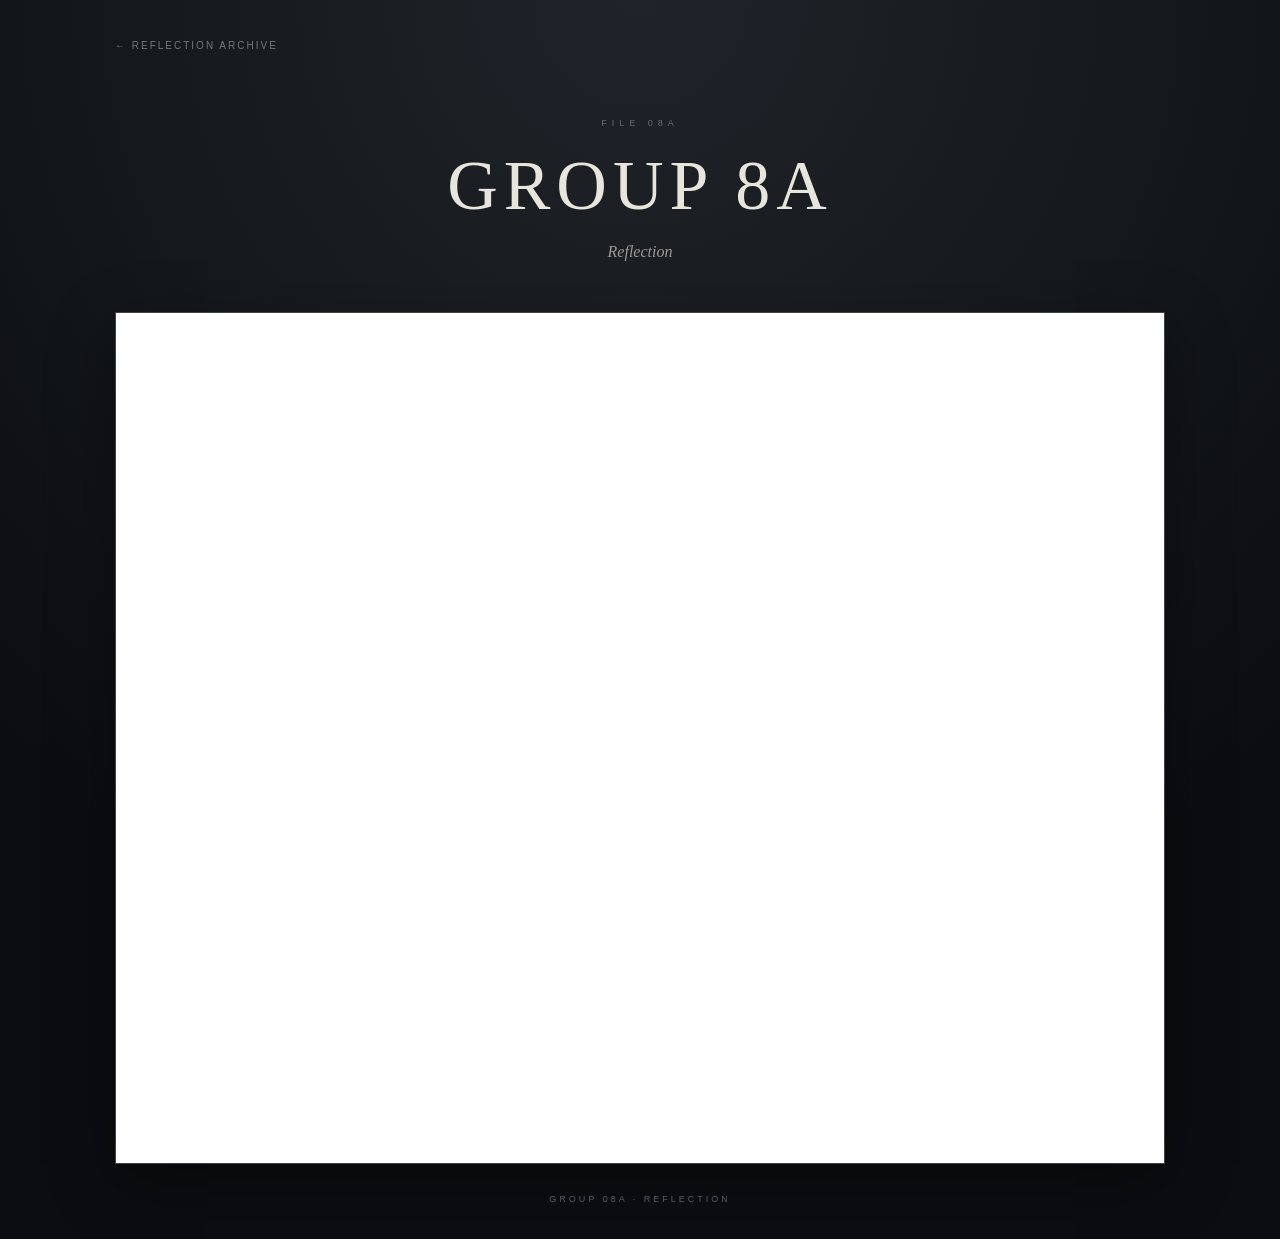
==== 8a.html @ fecc7b0c "Update 8a.html" ====
<!DOCTYPE html>
<html lang="en">
<head>

<meta charset="UTF-8">
<meta name="viewport" content="width=device-width, initial-scale=1.0">

<title>Group 8A · Reflection</title>

<style>

* {
    box-sizing: border-box;
}

body {
    margin: 0;
    min-height: 100vh;

    background:
        radial-gradient(
            circle at top,
            #20242a 0%,
            #0b0d10 70%
        );

    color: #e8e5dc;

    font-family:
        Georgia,
        "Times New Roman",
        serif;

    padding: 35px 18px;
}

.container {
    width: 100%;
    max-width: 1050px;
    margin: auto;
}

.back {
    color: #73777b;
    text-decoration: none;

    font-family: Arial, sans-serif;

    font-size: 10px;

    letter-spacing: 2px;

    transition: .3s;
}

.back:hover {
    color: #d5d2ca;
}

.header {
    text-align: center;

    padding:
        65px
        0
        45px;
}

.label {
    font-family: Arial, sans-serif;

    font-size: 9px;

    letter-spacing: 5px;

    color: #656a70;
}

h1 {
    margin:
        18px
        0
        12px;

    font-size:
        clamp(
            42px,
            8vw,
            70px
        );

    font-weight: normal;

    letter-spacing: 6px;
}

.subtitle {
    color: #9c9b96;

    font-style: italic;

    line-height: 1.8;
}

.document {

    border:
        1px solid
        #3e4348;

    background:
        #111317;

    overflow: hidden;

    box-shadow:
        0 20px 60px
        rgba(0,0,0,.35);
}

iframe {

    display: block;

    width: 100%;

    height: 850px;

    border: none;

    background: white;
}

.footer {

    text-align: center;

    margin-top: 30px;

    color: #555b60;

    font-family: Arial, sans-serif;

    font-size: 9px;

    letter-spacing: 3px;
}

@media(max-width:700px) {

    iframe {
        height: 650px;
    }

}

</style>

</head>

<body>

<div class="container">

<a
    href="index.html"
    class="back">

← REFLECTION ARCHIVE

</a>


<div class="header">

<div class="label">
FILE 08A
</div>

<h1>
GROUP 8A
</h1>

<div class="subtitle">
Reflection
</div>

</div>


<div class="document">

<iframe
    src="Reflection%208a.pdf">
</iframe>

</div>


<div class="footer">

GROUP 08A · REFLECTION

</div>

</div>

</body>
</html>
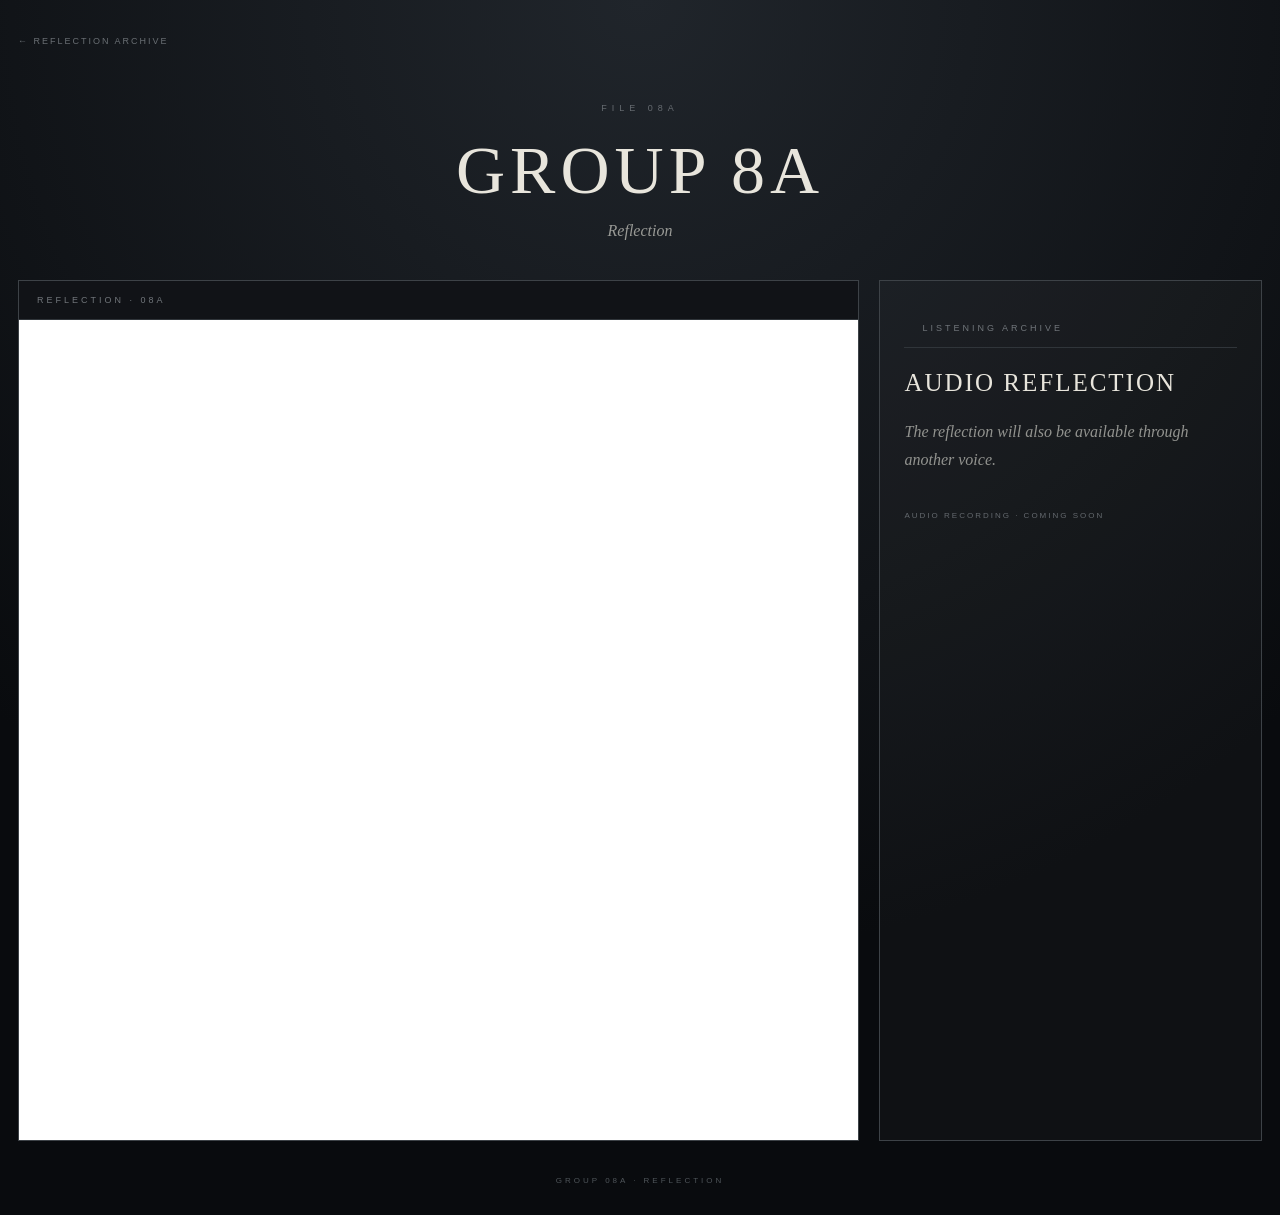
==== commit a0e6fd18: "Update 8a.html" ====
--- a/8a.html
+++ b/8a.html
@@ -1,9 +1,12 @@
 <!DOCTYPE html>
 <html lang="en">
+
 <head>
 
 <meta charset="UTF-8">
-<meta name="viewport" content="width=device-width, initial-scale=1.0">
+
+<meta name="viewport"
+content="width=device-width, initial-scale=1.0">
 
 <title>Group 8A · Reflection</title>
 
@@ -14,69 +17,73 @@
 }
 
 body {
+
     margin: 0;
+
     min-height: 100vh;
 
     background:
         radial-gradient(
             circle at top,
-            #20242a 0%,
-            #0b0d10 70%
+            #20252b,
+            #090b0e 70%
         );
 
     color: #e8e5dc;
 
-    font-family:
-        Georgia,
-        "Times New Roman",
-        serif;
-
-    padding: 35px 18px;
+    font-family: Georgia, serif;
+
+    padding: 30px 18px;
+
 }
 
 .container {
-    width: 100%;
-    max-width: 1050px;
+
+    max-width: 1250px;
+
     margin: auto;
+
 }
 
 .back {
-    color: #73777b;
+
+    color: #696e73;
+
     text-decoration: none;
 
     font-family: Arial, sans-serif;
 
-    font-size: 10px;
+    font-size: 9px;
 
     letter-spacing: 2px;
 
-    transition: .3s;
-}
-
-.back:hover {
-    color: #d5d2ca;
 }
 
 .header {
+
     text-align: center;
 
     padding:
-        65px
+        55px
         0
-        45px;
+        40px;
+
 }
 
 .label {
+
     font-family: Arial, sans-serif;
 
     font-size: 9px;
 
     letter-spacing: 5px;
 
-    color: #656a70;
+    color: #666b70;
+
 }
 
 h1 {
+
     margin:
         18px
         0
@@ -84,38 +91,68 @@
 
     font-size:
         clamp(
-            42px,
-            8vw,
-            70px
+            40px,
+            7vw,
+            68px
         );
 
     font-weight: normal;
 
-    letter-spacing: 6px;
+    letter-spacing: 5px;
+
 }
 
 .subtitle {
-    color: #9c9b96;
+
+    color: #999a96;
 
     font-style: italic;
 
-    line-height: 1.8;
-}
-
-.document {
+}
+
+.content {
+
+    display: grid;
+
+    grid-template-columns:
+        minmax(0, 1.65fr)
+        minmax(280px, .75fr);
+
+    gap: 20px;
+
+}
+
+.panel {
 
     border:
         1px solid
-        #3e4348;
+        #3d4247;
 
     background:
         #111317;
 
     overflow: hidden;
 
-    box-shadow:
-        0 20px 60px
-        rgba(0,0,0,.35);
+}
+
+.panel-label {
+
+    padding:
+        14px
+        18px;
+
+    border-bottom:
+        1px solid
+        #30353a;
+
+    font-family: Arial, sans-serif;
+
+    font-size: 9px;
+
+    letter-spacing: 3px;
+
+    color: #70757a;
+
 }
 
 iframe {
@@ -124,32 +161,102 @@
 
     width: 100%;
 
-    height: 850px;
+    height: 820px;
 
     border: none;
 
     background: white;
+
+}
+
+.audio {
+
+    padding:
+        28px
+        24px;
+
+    background:
+        rgba(
+            255,
+            255,
+            255,
+            .025
+        );
+
+}
+
+.audio h2 {
+
+    font-size: 25px;
+
+    font-weight: normal;
+
+    letter-spacing: 2px;
+
+}
+
+.audio p {
+
+    color: #92938f;
+
+    font-style: italic;
+
+    line-height: 1.8;
+
+}
+
+audio {
+
+    width: 100%;
+
+    margin-top: 20px;
+
+}
+
+.coming {
+
+    padding-top: 18px;
+
+    color: #64696e;
+
+    font-family: Arial, sans-serif;
+
+    font-size: 8px;
+
+    letter-spacing: 2px;
+
+    line-height: 1.7;
+
 }
 
 .footer {
 
     text-align: center;
 
-    margin-top: 30px;
-
-    color: #555b60;
-
-    font-family: Arial, sans-serif;
-
-    font-size: 9px;
+    margin-top: 35px;
+
+    color: #4f555a;
+
+    font-family: Arial, sans-serif;
+
+    font-size: 8px;
 
     letter-spacing: 3px;
-}
-
-@media(max-width:700px) {
+
+}
+
+@media(max-width:850px) {
+
+    .content {
+
+        grid-template-columns: 1fr;
+
+    }
 
     iframe {
+
         height: 650px;
+
     }
 
 }
@@ -158,13 +265,16 @@
 
 </head>
 
+
 <body>
 
+
 <div class="container">
 
+
 <a
-    href="index.html"
-    class="back">
+href="index.html"
+class="back">
 
 ← REFLECTION ARCHIVE
 
@@ -174,36 +284,87 @@
 <div class="header">
 
 <div class="label">
+
 FILE 08A
+
 </div>
 
 <h1>
+
 GROUP 8A
+
 </h1>
 
 <div class="subtitle">
+
 Reflection
-</div>
-
-</div>
-
-
-<div class="document">
+
+</div>
+
+</div>
+
+
+<div class="content">
+
+
+<div class="panel">
+
+<div class="panel-label">
+
+REFLECTION · 08A
+
+</div>
 
 <iframe
-    src="Reflection%208a.pdf">
+src="Reflection%208a.pdf">
 </iframe>
 
 </div>
 
 
+<div class="panel audio">
+
+<div class="panel-label">
+
+LISTENING ARCHIVE
+
+</div>
+
+<h2>
+
+AUDIO REFLECTION
+
+</h2>
+
+<p>
+
+The reflection will also be available
+through another voice.
+
+</p>
+
+<div class="coming">
+
+AUDIO RECORDING · COMING SOON
+
+</div>
+
+</div>
+
+
+</div>
+
+
 <div class="footer">
 
 GROUP 08A · REFLECTION
 
 </div>
 
-</div>
+
+</div>
+
 
 </body>
+
 </html>
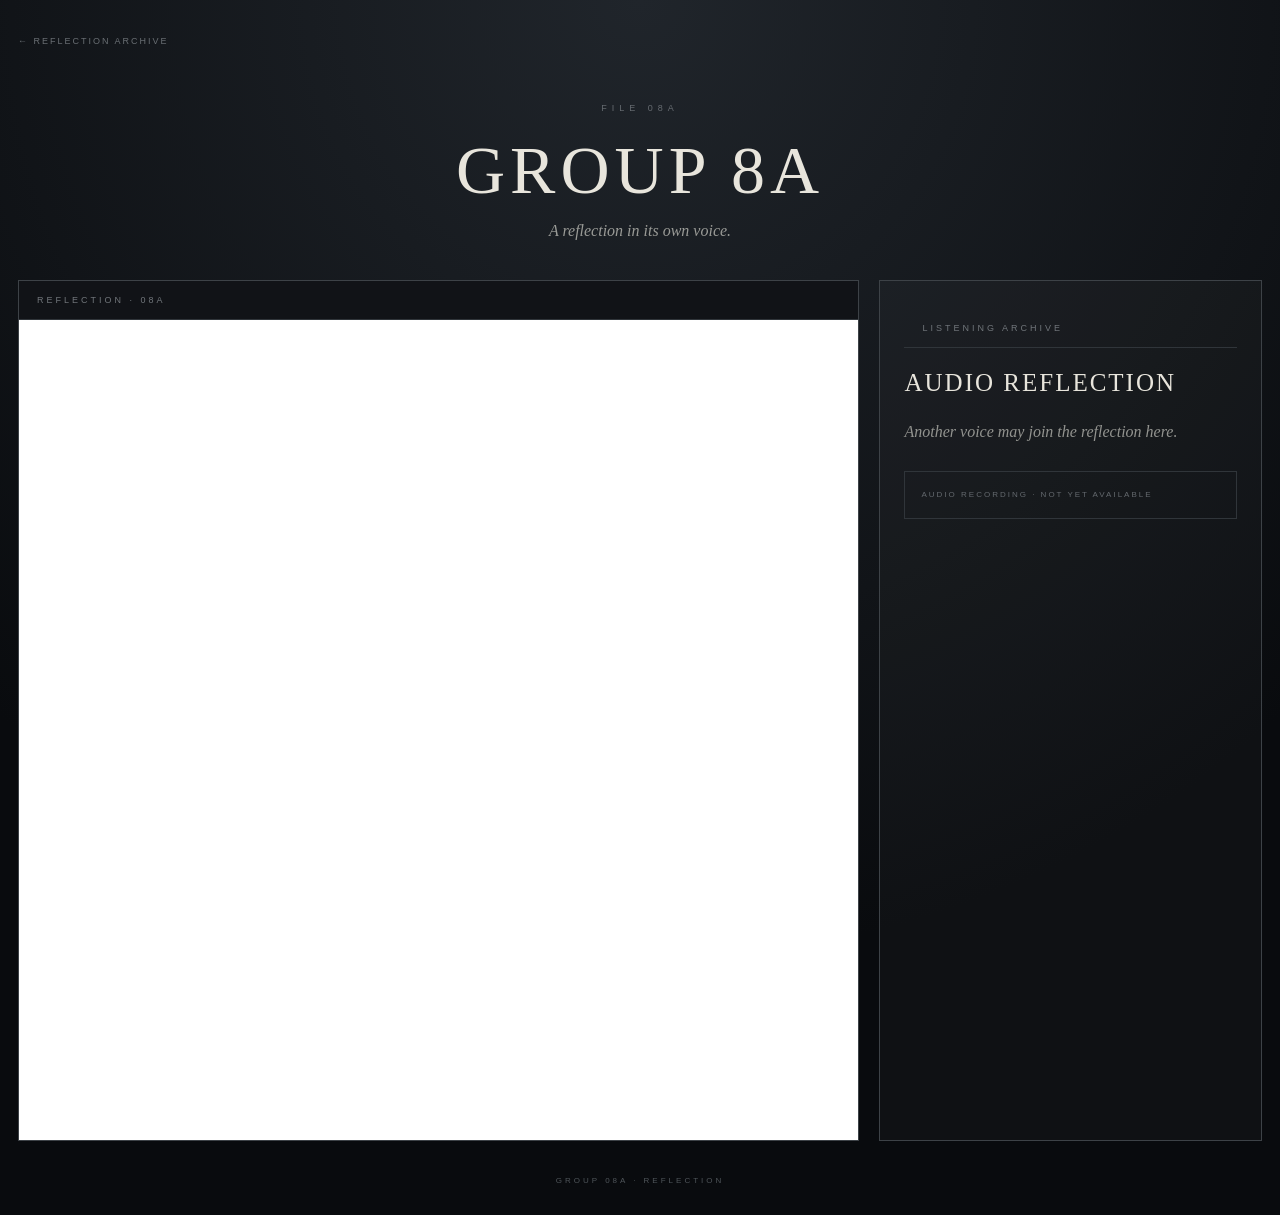
==== commit f7457053: "Update 8a.html" ====
--- a/8a.html
+++ b/8a.html
@@ -1,370 +1,202 @@
 <!DOCTYPE html>
 <html lang="en">
-
 <head>
 
 <meta charset="UTF-8">
-
-<meta name="viewport"
-content="width=device-width, initial-scale=1.0">
+<meta name="viewport" content="width=device-width, initial-scale=1.0">
 
 <title>Group 8A · Reflection</title>
 
 <style>
-
-* {
-    box-sizing: border-box;
-}
-
-body {
-
-    margin: 0;
-
-    min-height: 100vh;
-
+*{
+    box-sizing:border-box;
+}
+
+body{
+    margin:0;
+    min-height:100vh;
     background:
-        radial-gradient(
-            circle at top,
-            #20252b,
-            #090b0e 70%
-        );
-
-    color: #e8e5dc;
-
-    font-family: Georgia, serif;
-
-    padding: 30px 18px;
-
-}
-
-.container {
-
-    max-width: 1250px;
-
-    margin: auto;
-
-}
-
-.back {
-
-    color: #696e73;
-
-    text-decoration: none;
-
-    font-family: Arial, sans-serif;
-
-    font-size: 9px;
-
-    letter-spacing: 2px;
-
-}
-
-.header {
-
-    text-align: center;
-
-    padding:
-        55px
-        0
-        40px;
-
-}
-
-.label {
-
-    font-family: Arial, sans-serif;
-
-    font-size: 9px;
-
-    letter-spacing: 5px;
-
-    color: #666b70;
-
-}
-
-h1 {
-
-    margin:
-        18px
-        0
-        12px;
-
-    font-size:
-        clamp(
-            40px,
-            7vw,
-            68px
-        );
-
-    font-weight: normal;
-
-    letter-spacing: 5px;
-
-}
-
-.subtitle {
-
-    color: #999a96;
-
-    font-style: italic;
-
-}
-
-.content {
-
-    display: grid;
-
-    grid-template-columns:
-        minmax(0, 1.65fr)
-        minmax(280px, .75fr);
-
-    gap: 20px;
-
-}
-
-.panel {
-
-    border:
-        1px solid
-        #3d4247;
-
-    background:
-        #111317;
-
-    overflow: hidden;
-
-}
-
-.panel-label {
-
-    padding:
-        14px
-        18px;
-
-    border-bottom:
-        1px solid
-        #30353a;
-
-    font-family: Arial, sans-serif;
-
-    font-size: 9px;
-
-    letter-spacing: 3px;
-
-    color: #70757a;
-
-}
-
-iframe {
-
-    display: block;
-
-    width: 100%;
-
-    height: 820px;
-
-    border: none;
-
-    background: white;
-
-}
-
-.audio {
-
-    padding:
-        28px
-        24px;
-
-    background:
-        rgba(
-            255,
-            255,
-            255,
-            .025
-        );
-
-}
-
-.audio h2 {
-
-    font-size: 25px;
-
-    font-weight: normal;
-
-    letter-spacing: 2px;
-
-}
-
-.audio p {
-
-    color: #92938f;
-
-    font-style: italic;
-
-    line-height: 1.8;
-
-}
-
-audio {
-
-    width: 100%;
-
-    margin-top: 20px;
-
-}
-
-.coming {
-
-    padding-top: 18px;
-
-    color: #64696e;
-
-    font-family: Arial, sans-serif;
-
-    font-size: 8px;
-
-    letter-spacing: 2px;
-
-    line-height: 1.7;
-
-}
-
-.footer {
-
-    text-align: center;
-
-    margin-top: 35px;
-
-    color: #4f555a;
-
-    font-family: Arial, sans-serif;
-
-    font-size: 8px;
-
-    letter-spacing: 3px;
-
-}
-
-@media(max-width:850px) {
-
-    .content {
-
-        grid-template-columns: 1fr;
-
+        radial-gradient(circle at top,#20252b,#090b0e 70%);
+    color:#e8e5dc;
+    font-family:Georgia,serif;
+    padding:30px 18px;
+}
+
+.container{
+    max-width:1250px;
+    margin:auto;
+}
+
+.back{
+    color:#696e73;
+    text-decoration:none;
+    font-family:Arial,sans-serif;
+    font-size:9px;
+    letter-spacing:2px;
+}
+
+.header{
+    text-align:center;
+    padding:55px 0 40px;
+}
+
+.label{
+    font-family:Arial,sans-serif;
+    font-size:9px;
+    letter-spacing:5px;
+    color:#666b70;
+}
+
+h1{
+    margin:18px 0 12px;
+    font-size:clamp(40px,7vw,68px);
+    font-weight:normal;
+    letter-spacing:5px;
+}
+
+.subtitle{
+    color:#999a96;
+    font-style:italic;
+}
+
+.content{
+    display:grid;
+    grid-template-columns:minmax(0,1.65fr) minmax(280px,.75fr);
+    gap:20px;
+}
+
+.panel{
+    border:1px solid #3d4247;
+    background:#111317;
+    overflow:hidden;
+}
+
+.panel-label{
+    padding:14px 18px;
+    border-bottom:1px solid #30353a;
+    font-family:Arial,sans-serif;
+    font-size:9px;
+    letter-spacing:3px;
+    color:#70757a;
+}
+
+iframe{
+    display:block;
+    width:100%;
+    height:820px;
+    border:none;
+    background:white;
+}
+
+.audio{
+    padding:28px 24px;
+    background:rgba(255,255,255,.025);
+}
+
+.audio h2{
+    font-size:25px;
+    font-weight:normal;
+    letter-spacing:2px;
+}
+
+.audio p{
+    color:#92938f;
+    font-style:italic;
+    line-height:1.8;
+}
+
+.coming{
+    margin-top:25px;
+    padding:16px;
+    border:1px solid #30353a;
+    color:#64696e;
+    font-family:Arial,sans-serif;
+    font-size:8px;
+    letter-spacing:2px;
+    line-height:1.7;
+}
+
+.footer{
+    text-align:center;
+    margin-top:35px;
+    color:#4f555a;
+    font-family:Arial,sans-serif;
+    font-size:8px;
+    letter-spacing:3px;
+}
+
+@media(max-width:850px){
+
+    .content{
+        grid-template-columns:1fr;
     }
 
-    iframe {
-
-        height: 650px;
-
+    iframe{
+        height:650px;
     }
-
-}
-
+}
 </style>
-
 </head>
 
-
 <body>
 
-
 <div class="container">
 
-
-<a
-href="index.html"
-class="back">
-
+<a href="index.html" class="back">
 ← REFLECTION ARCHIVE
-
 </a>
 
-
 <div class="header">
 
 <div class="label">
-
 FILE 08A
-
-</div>
-
-<h1>
-
-GROUP 8A
-
-</h1>
+</div>
+
+<h1>GROUP 8A</h1>
 
 <div class="subtitle">
-
-Reflection
-
-</div>
-
-</div>
-
+A reflection in its own voice.
+</div>
+
+</div>
 
 <div class="content">
 
-
 <div class="panel">
 
 <div class="panel-label">
-
 REFLECTION · 08A
-
-</div>
-
-<iframe
-src="Reflection%208a.pdf">
-</iframe>
-
-</div>
-
+</div>
+
+<iframe src="Reflection%208a.pdf"></iframe>
+
+</div>
 
 <div class="panel audio">
 
 <div class="panel-label">
-
 LISTENING ARCHIVE
-
-</div>
-
-<h2>
-
-AUDIO REFLECTION
-
-</h2>
+</div>
+
+<h2>AUDIO REFLECTION</h2>
 
 <p>
-
-The reflection will also be available
-through another voice.
-
+Another voice may join the reflection here.
 </p>
 
 <div class="coming">
-
-AUDIO RECORDING · COMING SOON
-
-</div>
-
-</div>
-
-
-</div>
-
+AUDIO RECORDING · NOT YET AVAILABLE
+</div>
+
+</div>
+
+</div>
 
 <div class="footer">
-
 GROUP 08A · REFLECTION
-
-</div>
-
-
-</div>
-
+</div>
+
+</div>
 
 </body>
-
 </html>
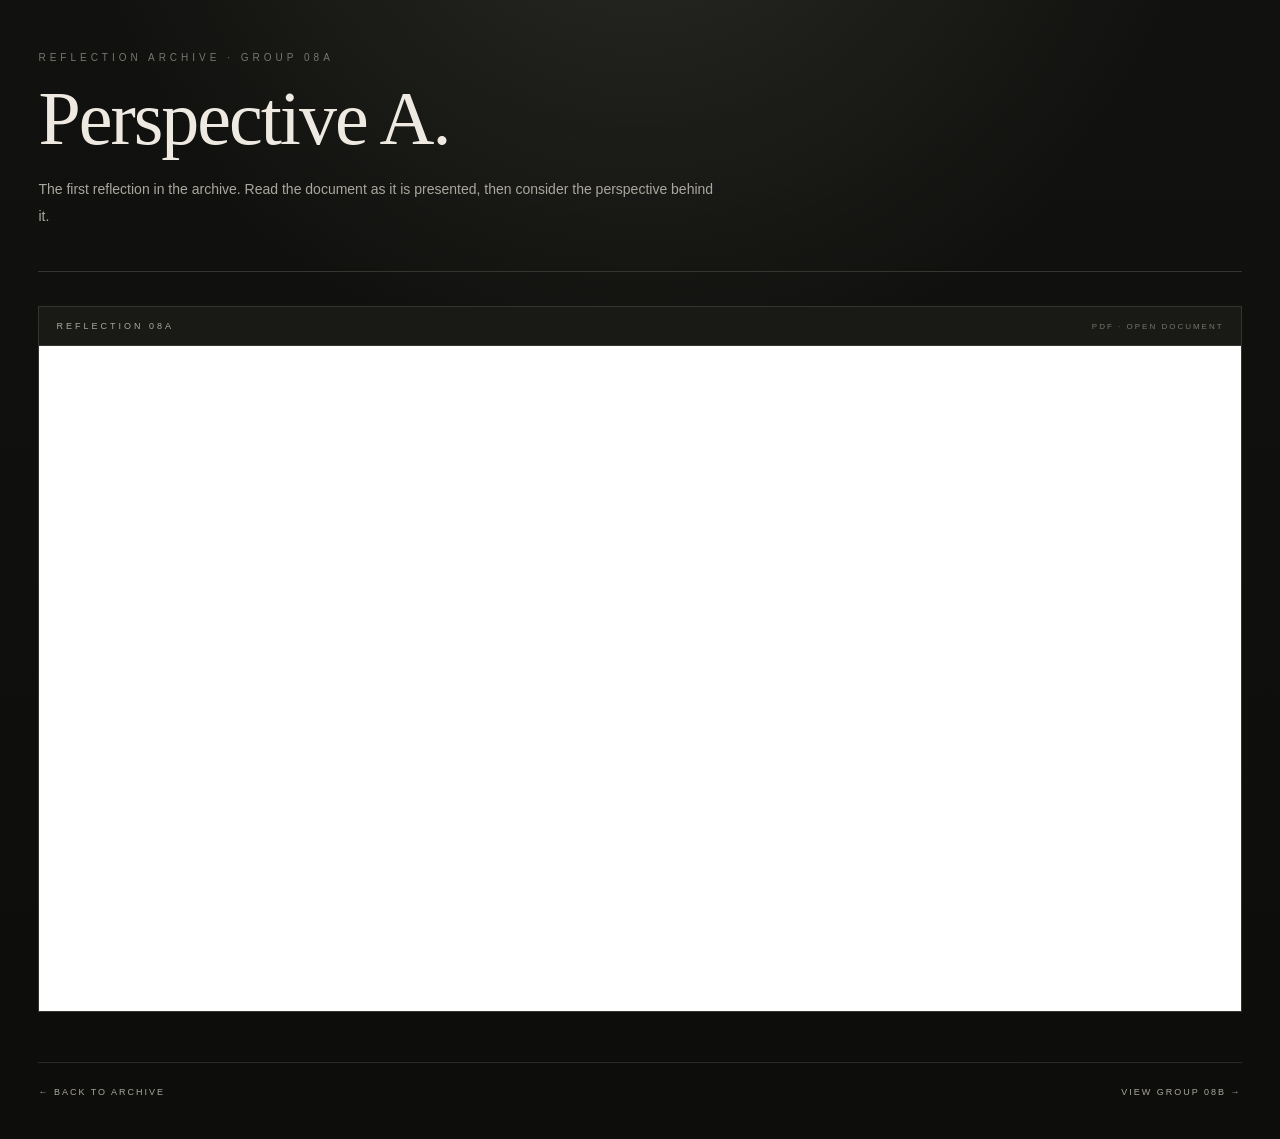
==== commit 17de8ea5: "Update 8a.html" ====
--- a/8a.html
+++ b/8a.html
@@ -5,198 +5,69 @@
 <meta charset="UTF-8">
 <meta name="viewport" content="width=device-width, initial-scale=1.0">
 
-<title>Group 8A · Reflection</title>
+<title>Group 08A · Reflection</title>
 
-<style>
-*{
-    box-sizing:border-box;
-}
+<link rel="stylesheet" href="site.css">
 
-body{
-    margin:0;
-    min-height:100vh;
-    background:
-        radial-gradient(circle at top,#20252b,#090b0e 70%);
-    color:#e8e5dc;
-    font-family:Georgia,serif;
-    padding:30px 18px;
-}
-
-.container{
-    max-width:1250px;
-    margin:auto;
-}
-
-.back{
-    color:#696e73;
-    text-decoration:none;
-    font-family:Arial,sans-serif;
-    font-size:9px;
-    letter-spacing:2px;
-}
-
-.header{
-    text-align:center;
-    padding:55px 0 40px;
-}
-
-.label{
-    font-family:Arial,sans-serif;
-    font-size:9px;
-    letter-spacing:5px;
-    color:#666b70;
-}
-
-h1{
-    margin:18px 0 12px;
-    font-size:clamp(40px,7vw,68px);
-    font-weight:normal;
-    letter-spacing:5px;
-}
-
-.subtitle{
-    color:#999a96;
-    font-style:italic;
-}
-
-.content{
-    display:grid;
-    grid-template-columns:minmax(0,1.65fr) minmax(280px,.75fr);
-    gap:20px;
-}
-
-.panel{
-    border:1px solid #3d4247;
-    background:#111317;
-    overflow:hidden;
-}
-
-.panel-label{
-    padding:14px 18px;
-    border-bottom:1px solid #30353a;
-    font-family:Arial,sans-serif;
-    font-size:9px;
-    letter-spacing:3px;
-    color:#70757a;
-}
-
-iframe{
-    display:block;
-    width:100%;
-    height:820px;
-    border:none;
-    background:white;
-}
-
-.audio{
-    padding:28px 24px;
-    background:rgba(255,255,255,.025);
-}
-
-.audio h2{
-    font-size:25px;
-    font-weight:normal;
-    letter-spacing:2px;
-}
-
-.audio p{
-    color:#92938f;
-    font-style:italic;
-    line-height:1.8;
-}
-
-.coming{
-    margin-top:25px;
-    padding:16px;
-    border:1px solid #30353a;
-    color:#64696e;
-    font-family:Arial,sans-serif;
-    font-size:8px;
-    letter-spacing:2px;
-    line-height:1.7;
-}
-
-.footer{
-    text-align:center;
-    margin-top:35px;
-    color:#4f555a;
-    font-family:Arial,sans-serif;
-    font-size:8px;
-    letter-spacing:3px;
-}
-
-@media(max-width:850px){
-
-    .content{
-        grid-template-columns:1fr;
-    }
-
-    iframe{
-        height:650px;
-    }
-}
-</style>
 </head>
 
 <body>
 
-<div class="container">
+<main class="wide-page">
 
-<a href="index.html" class="back">
-← REFLECTION ARCHIVE
-</a>
+    <div class="archive-kicker">
+        REFLECTION ARCHIVE · GROUP 08A
+    </div>
 
-<div class="header">
+    <h1 class="archive-title">
+        Perspective A.
+    </h1>
 
-<div class="label">
-FILE 08A
-</div>
+    <p class="archive-subtitle">
+        The first reflection in the archive.
+        Read the document as it is presented,
+        then consider the perspective behind it.
+    </p>
 
-<h1>GROUP 8A</h1>
+    <div class="archive-line"></div>
 
-<div class="subtitle">
-A reflection in its own voice.
-</div>
 
-</div>
+    <section class="document-panel">
 
-<div class="content">
+        <div class="document-header">
 
-<div class="panel">
+            <div class="document-header-title">
+                REFLECTION 08A
+            </div>
 
-<div class="panel-label">
-REFLECTION · 08A
-</div>
+            <div class="document-header-meta">
+                PDF · OPEN DOCUMENT
+            </div>
 
-<iframe src="Reflection%208a.pdf"></iframe>
+        </div>
 
-</div>
+        <iframe
+            class="document-frame"
+            src="Reflection%208a.pdf"
+            title="Group 08A Reflection"
+        ></iframe>
 
-<div class="panel audio">
+    </section>
 
-<div class="panel-label">
-LISTENING ARCHIVE
-</div>
 
-<h2>AUDIO REFLECTION</h2>
+    <nav class="bottom-nav">
 
-<p>
-Another voice may join the reflection here.
-</p>
+        <a href="index.html">
+            ← BACK TO ARCHIVE
+        </a>
 
-<div class="coming">
-AUDIO RECORDING · NOT YET AVAILABLE
-</div>
+        <a href="8b.html">
+            VIEW GROUP 08B →
+        </a>
 
-</div>
+    </nav>
 
-</div>
-
-<div class="footer">
-GROUP 08A · REFLECTION
-</div>
-
-</div>
+</main>
 
 </body>
 </html>
--- a/site.css
+++ b/site.css
@@ -0,0 +1,1031 @@
+:root{
+    --bg:#11110f;
+    --bg-deep:#0d0d0b;
+
+    --panel:#191916;
+    --panel-soft:#1d1d19;
+    --panel-hover:#22221e;
+
+    --line:#353530;
+    --line-soft:#292925;
+    --line-bright:#4b4a44;
+
+    --text:#eeeae1;
+    --text-soft:#d2cec4;
+    --muted:#aaa79e;
+    --dim:#77756d;
+
+    --accent:#d6d0c2;
+    --accent-bright:#eeeae1;
+
+    --max-width:1160px;
+}
+
+*{
+    box-sizing:border-box;
+}
+
+html{
+    scroll-behavior:smooth;
+}
+
+body{
+    margin:0;
+    min-height:100vh;
+
+    background:
+        radial-gradient(
+            circle at 50% -15%,
+            #292925 0%,
+            transparent 38%
+        ),
+        linear-gradient(
+            180deg,
+            var(--bg) 0%,
+            var(--bg-deep) 100%
+        );
+
+    color:var(--text);
+
+    font-family:
+        Arial,
+        Helvetica,
+        sans-serif;
+}
+
+body::before{
+    content:"";
+    position:fixed;
+    inset:0;
+
+    pointer-events:none;
+
+    opacity:.025;
+
+    background-image:
+        repeating-linear-gradient(
+            0deg,
+            transparent 0px,
+            transparent 3px,
+            rgba(255,255,255,.5) 4px
+        );
+}
+
+a{
+    color:inherit;
+}
+
+.archive-page{
+    width:min(var(--max-width),92%);
+    margin:auto;
+    padding:58px 0 45px;
+}
+
+.narrow-page{
+    width:min(780px,92%);
+    margin:auto;
+    padding:60px 0 45px;
+}
+
+.wide-page{
+    width:min(1380px,94%);
+    margin:auto;
+    padding:52px 0 42px;
+}
+
+
+/* =========================
+   ARCHIVE HEADER
+========================= */
+
+.archive-kicker{
+    font-size:10px;
+    letter-spacing:4px;
+    color:var(--dim);
+    text-transform:uppercase;
+}
+
+.archive-title{
+    margin:17px 0 0;
+
+    font-family:
+        Georgia,
+        "Times New Roman",
+        serif;
+
+    font-weight:normal;
+
+    font-size:
+        clamp(42px,7vw,76px);
+
+    line-height:1;
+
+    letter-spacing:-2px;
+}
+
+.archive-subtitle{
+    max-width:680px;
+
+    margin-top:20px;
+
+    color:var(--muted);
+
+    font-size:14px;
+    line-height:1.9;
+}
+
+.archive-line{
+    height:1px;
+
+    margin:42px 0 34px;
+
+    background:var(--line);
+}
+
+
+/* =========================
+   SECTION LABEL
+========================= */
+
+.section-label{
+    margin-bottom:17px;
+
+    font-size:10px;
+    letter-spacing:3px;
+
+    color:var(--dim);
+
+    text-transform:uppercase;
+}
+
+
+/* =========================
+   ARCHIVE CARDS
+========================= */
+
+.archive-grid{
+    display:grid;
+
+    grid-template-columns:
+        repeat(2,minmax(0,1fr));
+
+    gap:18px;
+}
+
+.archive-card{
+    position:relative;
+
+    min-height:270px;
+
+    display:block;
+
+    padding:31px;
+
+    border:1px solid var(--line);
+
+    background:
+        linear-gradient(
+            145deg,
+            rgba(255,255,255,.035),
+            rgba(255,255,255,.012)
+        );
+
+    text-decoration:none;
+
+    overflow:hidden;
+
+    transition:
+        transform .28s ease,
+        border-color .28s ease,
+        background .28s ease;
+}
+
+.archive-card::after{
+    content:"";
+
+    position:absolute;
+
+    width:240px;
+    height:240px;
+
+    right:-145px;
+    bottom:-145px;
+
+    border:1px solid rgba(255,255,255,.045);
+
+    border-radius:50%;
+}
+
+.archive-card:hover{
+    transform:translateY(-4px);
+
+    border-color:var(--line-bright);
+
+    background:var(--panel-hover);
+}
+
+.archive-number{
+    font-size:10px;
+    letter-spacing:3px;
+
+    color:var(--dim);
+}
+
+.archive-card-title{
+    margin-top:56px;
+
+    font-family:
+        Georgia,
+        "Times New Roman",
+        serif;
+
+    font-size:32px;
+    font-weight:normal;
+}
+
+.archive-card-description{
+    max-width:470px;
+
+    margin-top:13px;
+
+    color:var(--muted);
+
+    font-size:13px;
+    line-height:1.75;
+}
+
+.archive-arrow{
+    position:absolute;
+
+    right:29px;
+    bottom:25px;
+
+    font-size:18px;
+
+    color:var(--accent);
+}
+
+
+/* =========================
+   SMALL META
+========================= */
+
+.meta-row{
+    display:flex;
+    gap:12px;
+    flex-wrap:wrap;
+
+    margin-top:25px;
+}
+
+.meta{
+    padding:7px 10px;
+
+    border:1px solid var(--line-soft);
+
+    color:var(--dim);
+
+    font-size:9px;
+    letter-spacing:2px;
+}
+
+
+/* =========================
+   LISTENING CARD
+========================= */
+
+.listening-card{
+    position:relative;
+
+    margin-top:18px;
+
+    min-height:165px;
+
+    border:1px solid var(--line);
+
+    background:
+        linear-gradient(
+            145deg,
+            rgba(255,255,255,.025),
+            rgba(255,255,255,.008)
+        );
+
+    overflow:hidden;
+
+    transition:
+        border-color .25s ease,
+        background .25s ease;
+}
+
+.listening-card:hover{
+    border-color:var(--line-bright);
+}
+
+.listening-card-link{
+    position:absolute;
+    inset:0;
+
+    z-index:4;
+}
+
+.listening-content{
+    display:flex;
+    align-items:center;
+
+    gap:23px;
+
+    padding:30px;
+}
+
+.listening-icon{
+    width:58px;
+    height:58px;
+
+    flex:none;
+
+    display:flex;
+    align-items:center;
+    justify-content:center;
+
+    border:1px solid var(--line);
+
+    font-size:22px;
+}
+
+.listening-title{
+    font-family:
+        Georgia,
+        "Times New Roman",
+        serif;
+
+    font-size:27px;
+}
+
+.listening-status{
+    margin-top:7px;
+
+    color:var(--dim);
+
+    font-size:9px;
+    letter-spacing:2px;
+}
+
+.listening-description{
+    margin-top:10px;
+
+    color:var(--muted);
+
+    font-size:12px;
+    line-height:1.7;
+}
+
+
+/* =========================
+   DIRECT ACCESS
+========================= */
+
+.alternative-route{
+    margin-top:34px;
+
+    text-align:center;
+}
+
+.alternative-label{
+    margin-bottom:12px;
+
+    color:var(--dim);
+
+    font-size:9px;
+    letter-spacing:2px;
+}
+
+.secondary-button{
+    display:inline-flex;
+
+    padding:12px 18px;
+
+    border:1px solid var(--line);
+
+    color:var(--muted);
+
+    text-decoration:none;
+
+    font-size:9px;
+    letter-spacing:2px;
+
+    transition:.25s;
+}
+
+.secondary-button:hover{
+    color:var(--text);
+    border-color:var(--line-bright);
+}
+
+
+/* =========================
+   PRIMARY BUTTON
+========================= */
+
+.primary-button{
+    display:flex;
+    align-items:center;
+    justify-content:center;
+
+    width:100%;
+
+    padding:17px;
+
+    border:1px solid var(--accent);
+
+    background:var(--accent);
+
+    color:#171714;
+
+    text-decoration:none;
+
+    font-size:10px;
+    letter-spacing:3px;
+
+    transition:.25s;
+}
+
+.primary-button:hover{
+    background:var(--accent-bright);
+}
+
+
+/* =========================
+   BOTTOM NAV
+========================= */
+
+.bottom-nav{
+    display:flex;
+
+    justify-content:space-between;
+
+    gap:20px;
+
+    margin-top:50px;
+
+    padding-top:24px;
+
+    border-top:1px solid var(--line-soft);
+}
+
+.bottom-nav a{
+    color:var(--muted);
+
+    text-decoration:none;
+
+    font-size:9px;
+    letter-spacing:2px;
+
+    transition:.2s;
+}
+
+.bottom-nav a:hover{
+    color:var(--text);
+}
+
+
+/* =========================
+   DOCUMENT PANEL
+========================= */
+
+.document-panel{
+    border:1px solid var(--line);
+
+    background:#0b0b0a;
+
+    overflow:hidden;
+}
+
+.document-header{
+    display:flex;
+    justify-content:space-between;
+    align-items:center;
+
+    padding:14px 17px;
+
+    border-bottom:1px solid var(--line);
+
+    background:var(--panel);
+}
+
+.document-header-title{
+    font-size:9px;
+    letter-spacing:3px;
+
+    color:var(--muted);
+}
+
+.document-header-meta{
+    font-size:8px;
+    letter-spacing:2px;
+
+    color:var(--dim);
+}
+
+.document-frame{
+    display:block;
+
+    width:100%;
+
+    height:
+        calc(100vh - 235px);
+
+    min-height:650px;
+
+    border:0;
+
+    background:#fff;
+}
+
+
+/* =========================
+   CHALLENGE
+========================= */
+
+.challenge-box{
+    padding:34px;
+
+    border:1px solid var(--line);
+
+    background:
+        linear-gradient(
+            145deg,
+            rgba(255,255,255,.025),
+            rgba(255,255,255,.008)
+        );
+}
+
+.challenge-label{
+    font-size:9px;
+    letter-spacing:3px;
+
+    color:var(--dim);
+}
+
+.challenge-question{
+    margin:20px 0 25px;
+
+    font-family:
+        Georgia,
+        "Times New Roman",
+        serif;
+
+    font-size:25px;
+    line-height:1.5;
+}
+
+.challenge-input{
+    width:100%;
+
+    padding:17px;
+
+    border:1px solid var(--line-bright);
+
+    outline:none;
+
+    background:#11110f;
+
+    color:var(--text);
+
+    font-size:14px;
+
+    transition:.2s;
+}
+
+.challenge-input:focus{
+    border-color:#77736a;
+}
+
+.challenge-submit{
+    width:100%;
+
+    margin-top:12px;
+
+    padding:16px;
+
+    border:1px solid var(--accent);
+
+    background:var(--accent);
+
+    color:#171714;
+
+    cursor:pointer;
+
+    font-size:9px;
+    letter-spacing:3px;
+
+    transition:.25s;
+}
+
+.challenge-submit:hover{
+    background:var(--accent-bright);
+}
+
+.challenge-message{
+    min-height:20px;
+
+    margin-top:15px;
+
+    color:var(--muted);
+
+    font-size:11px;
+    line-height:1.7;
+}
+
+.hint-box{
+    display:none;
+
+    margin-top:18px;
+
+    padding:17px 18px;
+
+    border-left:2px solid #77736a;
+
+    background:rgba(255,255,255,.025);
+
+    color:var(--muted);
+
+    font-size:11px;
+    line-height:1.8;
+}
+
+.help-area{
+    margin-top:17px;
+
+    text-align:center;
+}
+
+.help-button{
+    width:100%;
+
+    padding:15px;
+
+    border:1px solid var(--line);
+
+    background:transparent;
+
+    color:var(--muted);
+
+    cursor:pointer;
+
+    font-size:9px;
+    letter-spacing:2px;
+
+    transition:.2s;
+}
+
+.help-button:hover{
+    color:var(--text);
+
+    border-color:var(--line-bright);
+}
+
+.help-text{
+    display:none;
+
+    margin-top:12px;
+
+    padding:16px;
+
+    border:1px solid var(--line-soft);
+
+    color:var(--muted);
+
+    font-size:11px;
+    line-height:1.8;
+
+    text-align:left;
+}
+
+
+/* =========================
+   SUCCESS
+========================= */
+
+.success-screen{
+    min-height:72vh;
+
+    display:none;
+
+    align-items:center;
+    justify-content:center;
+
+    text-align:center;
+}
+
+.success-inner{
+    width:min(650px,100%);
+}
+
+.success-symbol{
+    margin-bottom:25px;
+
+    font-size:40px;
+
+    color:var(--accent);
+}
+
+.success-label{
+    font-size:9px;
+    letter-spacing:4px;
+
+    color:var(--dim);
+}
+
+.success-title{
+    margin:18px 0 12px;
+
+    font-family:
+        Georgia,
+        "Times New Roman",
+        serif;
+
+    font-weight:normal;
+
+    font-size:
+        clamp(40px,7vw,65px);
+}
+
+.success-description{
+    color:var(--muted);
+
+    font-size:13px;
+    line-height:1.9;
+}
+
+
+/* =========================
+   READING ROOM
+========================= */
+
+.reading-grid{
+    display:grid;
+
+    grid-template-columns:
+        minmax(0,1fr)
+        310px;
+
+    gap:22px;
+
+    align-items:start;
+}
+
+.audio-column{
+    position:sticky;
+    top:24px;
+}
+
+.audio-panel{
+    padding:27px;
+
+    border:1px solid var(--line);
+
+    background:
+        linear-gradient(
+            145deg,
+            rgba(255,255,255,.035),
+            rgba(255,255,255,.012)
+        );
+}
+
+.audio-symbol{
+    width:58px;
+    height:58px;
+
+    display:flex;
+    align-items:center;
+    justify-content:center;
+
+    margin-bottom:23px;
+
+    border:1px solid var(--line);
+
+    font-size:22px;
+}
+
+.audio-label{
+    font-size:9px;
+    letter-spacing:3px;
+
+    color:var(--dim);
+}
+
+.audio-title{
+    margin-top:13px;
+
+    font-family:
+        Georgia,
+        "Times New Roman",
+        serif;
+
+    font-size:29px;
+    line-height:1.25;
+}
+
+.audio-description{
+    margin-top:13px;
+
+    color:var(--muted);
+
+    font-size:11px;
+    line-height:1.8;
+}
+
+.audio-player{
+    width:100%;
+
+    margin-top:25px;
+}
+
+.audio-note{
+    margin-top:19px;
+
+    padding-top:19px;
+
+    border-top:1px solid var(--line-soft);
+
+    color:var(--dim);
+
+    font-size:10px;
+    line-height:1.8;
+}
+
+.download-button{
+    display:block;
+
+    margin-top:17px;
+
+    padding:14px;
+
+    border:1px solid var(--line);
+
+    color:var(--muted);
+
+    text-align:center;
+
+    text-decoration:none;
+
+    font-size:9px;
+    letter-spacing:2px;
+
+    transition:.2s;
+}
+
+.download-button:hover{
+    color:var(--text);
+
+    border-color:var(--line-bright);
+}
+
+
+/* =========================
+   LOCK SCREEN
+========================= */
+
+.lock-screen{
+    min-height:100vh;
+
+    display:flex;
+
+    align-items:center;
+    justify-content:center;
+
+    width:min(650px,92%);
+
+    margin:auto;
+
+    text-align:center;
+}
+
+.lock-symbol{
+    margin-bottom:27px;
+
+    font-size:46px;
+}
+
+.lock-label{
+    font-size:9px;
+    letter-spacing:4px;
+
+    color:var(--dim);
+}
+
+.lock-title{
+    margin:18px 0;
+
+    font-family:
+        Georgia,
+        "Times New Roman",
+        serif;
+
+    font-size:
+        clamp(40px,7vw,60px);
+
+    font-weight:normal;
+}
+
+.lock-description{
+    color:var(--muted);
+
+    font-size:13px;
+    line-height:1.9;
+}
+
+.lock-button{
+    display:block;
+
+    margin-top:30px;
+
+    padding:17px;
+
+    border:1px solid var(--line);
+
+    color:var(--muted);
+
+    text-decoration:none;
+
+    font-size:9px;
+    letter-spacing:2px;
+
+    transition:.2s;
+}
+
+.lock-button:hover{
+    color:var(--text);
+
+    border-color:var(--line-bright);
+}
+
+
+/* =========================
+   RESPONSIVE
+========================= */
+
+@media(max-width:900px){
+
+    .reading-grid{
+        grid-template-columns:1fr;
+    }
+
+    .audio-column{
+        position:relative;
+        top:auto;
+        order:-1;
+    }
+
+    .document-frame{
+        height:72vh;
+        min-height:540px;
+    }
+
+}
+
+@media(max-width:720px){
+
+    .archive-page,
+    .narrow-page{
+        padding-top:40px;
+    }
+
+    .archive-grid{
+        grid-template-columns:1fr;
+    }
+
+    .archive-card{
+        min-height:225px;
+    }
+
+    .archive-card-title{
+        margin-top:42px;
+    }
+
+    .listening-content{
+        align-items:flex-start;
+    }
+
+    .bottom-nav{
+        flex-direction:column;
+    }
+
+}
+
+@media(max-width:520px){
+
+    .archive-title{
+        letter-spacing:-1px;
+    }
+
+    .challenge-box{
+        padding:24px;
+    }
+
+    .document-frame{
+        height:68vh;
+        min-height:480px;
+    }
+
+}
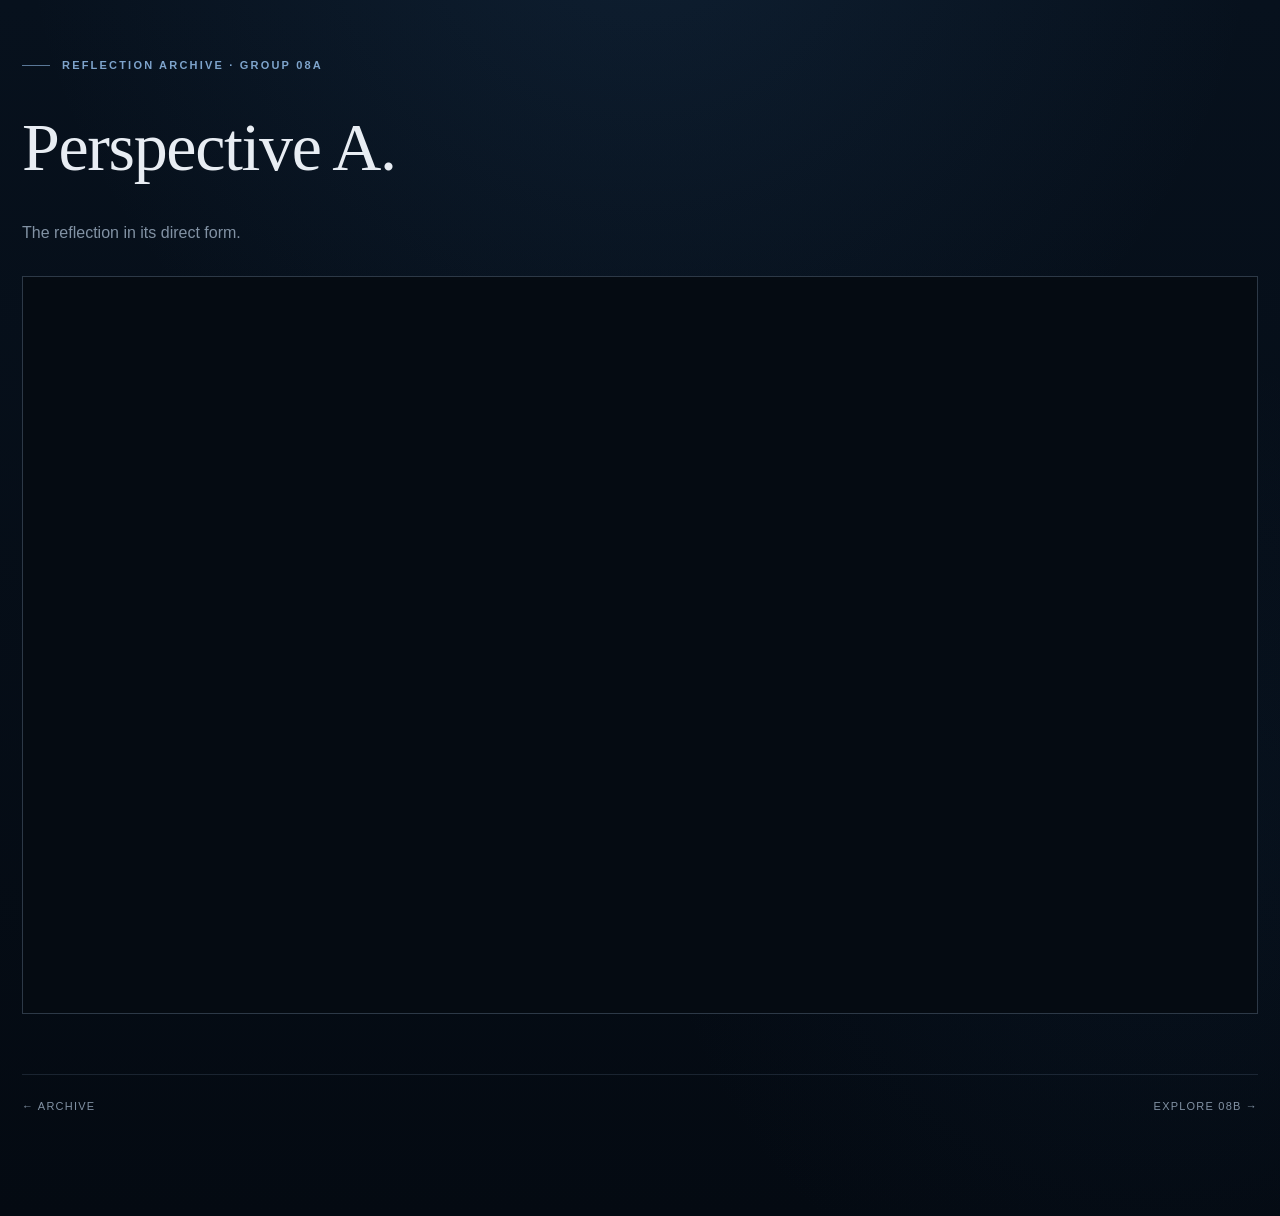
==== commit 03f83ba4: "Update 8a.html" ====
--- a/8a.html
+++ b/8a.html
@@ -1,68 +1,54 @@
 <!DOCTYPE html>
 <html lang="en">
 <head>
+    <meta charset="UTF-8">
+    <meta name="viewport" content="width=device-width, initial-scale=1.0">
 
-<meta charset="UTF-8">
-<meta name="viewport" content="width=device-width, initial-scale=1.0">
+    <title>Reflection 08A</title>
 
-<title>Group 08A · Reflection</title>
-
-<link rel="stylesheet" href="site.css">
-
+    <link rel="stylesheet" href="site.css">
 </head>
 
 <body>
 
-<main class="wide-page">
+<main class="page-wide">
 
-    <div class="archive-kicker">
-        REFLECTION ARCHIVE · GROUP 08A
-    </div>
+    <header class="reading-header">
 
-    <h1 class="archive-title">
-        Perspective A.
-    </h1>
+        <div>
 
-    <p class="archive-subtitle">
-        The first reflection in the archive.
-        Read the document as it is presented,
-        then consider the perspective behind it.
-    </p>
-
-    <div class="archive-line"></div>
-
-
-    <section class="document-panel">
-
-        <div class="document-header">
-
-            <div class="document-header-title">
-                REFLECTION 08A
+            <div class="eyebrow">
+                Reflection Archive · Group 08A
             </div>
 
-            <div class="document-header-meta">
-                PDF · OPEN DOCUMENT
-            </div>
+            <h1>
+                Perspective A.
+            </h1>
+
+            <p>
+                The reflection in its direct form.
+            </p>
 
         </div>
 
-        <iframe
-            class="document-frame"
-            src="Reflection%208a.pdf"
-            title="Group 08A Reflection"
-        ></iframe>
+    </header>
 
-    </section>
+
+    <iframe
+        class="pdf-frame"
+        src="Reflection%208a.pdf"
+        title="Reflection 08A">
+    </iframe>
 
 
     <nav class="bottom-nav">
 
         <a href="index.html">
-            ← BACK TO ARCHIVE
+            ← Archive
         </a>
 
         <a href="8b.html">
-            VIEW GROUP 08B →
+            Explore 08B →
         </a>
 
     </nav>
--- a/site.css
+++ b/site.css
@@ -1,1031 +1,1101 @@
-:root{
-    --bg:#11110f;
-    --bg-deep:#0d0d0b;
-
-    --panel:#191916;
-    --panel-soft:#1d1d19;
-    --panel-hover:#22221e;
-
-    --line:#353530;
-    --line-soft:#292925;
-    --line-bright:#4b4a44;
-
-    --text:#eeeae1;
-    --text-soft:#d2cec4;
-    --muted:#aaa79e;
-    --dim:#77756d;
-
-    --accent:#d6d0c2;
-    --accent-bright:#eeeae1;
-
-    --max-width:1160px;
-}
-
-*{
-    box-sizing:border-box;
-}
-
-html{
-    scroll-behavior:smooth;
-}
-
-body{
-    margin:0;
-    min-height:100vh;
-
+/* =========================================================
+   REFLECTION ARCHIVE
+   Dark Academic / Deep Blue Edition
+   ========================================================= */
+
+:root {
+    --bg: #07111d;
+    --bg-deep: #040a12;
+
+    --surface: #0b1725;
+    --surface-2: #0e1c2d;
+    --surface-3: #112238;
+
+    --line: rgba(151, 181, 214, 0.15);
+    --line-strong: rgba(151, 181, 214, 0.27);
+
+    --text: #e8edf3;
+    --text-soft: #c5d0dc;
+    --muted: #8292a4;
+    --dim: #5c6c7d;
+
+    --accent: #7ea4cc;
+    --accent-soft: rgba(126, 164, 204, 0.12);
+    --accent-glow: rgba(76, 132, 190, 0.16);
+
+    --success: #9fc4b0;
+
+    --serif: Georgia, "Times New Roman", serif;
+    --sans: Inter, "Segoe UI", Arial, sans-serif;
+
+    --content: 1120px;
+    --reading: 1380px;
+}
+
+/* =========================================================
+   RESET
+   ========================================================= */
+
+* {
+    box-sizing: border-box;
+}
+
+html {
+    scroll-behavior: smooth;
+}
+
+body {
+    margin: 0;
+    min-height: 100vh;
+
+    color: var(--text);
     background:
         radial-gradient(
-            circle at 50% -15%,
-            #292925 0%,
-            transparent 38%
+            circle at 50% -10%,
+            rgba(54, 105, 156, 0.16),
+            transparent 42%
+        ),
+        radial-gradient(
+            circle at 90% 70%,
+            rgba(28, 67, 106, 0.10),
+            transparent 35%
         ),
         linear-gradient(
             180deg,
-            var(--bg) 0%,
-            var(--bg-deep) 100%
+            var(--bg),
+            var(--bg-deep)
         );
 
-    color:var(--text);
-
-    font-family:
-        Arial,
-        Helvetica,
-        sans-serif;
-}
-
-body::before{
-    content:"";
-    position:fixed;
-    inset:0;
-
-    pointer-events:none;
-
-    opacity:.025;
+    font-family: var(--sans);
+    line-height: 1.7;
+
+    -webkit-font-smoothing: antialiased;
+    text-rendering: optimizeLegibility;
+}
+
+body::before {
+    content: "";
+    position: fixed;
+    inset: 0;
+    pointer-events: none;
+    opacity: 0.035;
 
     background-image:
-        repeating-linear-gradient(
-            0deg,
-            transparent 0px,
-            transparent 3px,
-            rgba(255,255,255,.5) 4px
+        linear-gradient(
+            rgba(255,255,255,0.08) 1px,
+            transparent 1px
+        ),
+        linear-gradient(
+            90deg,
+            rgba(255,255,255,0.08) 1px,
+            transparent 1px
         );
-}
-
-a{
-    color:inherit;
-}
-
-.archive-page{
-    width:min(var(--max-width),92%);
-    margin:auto;
-    padding:58px 0 45px;
-}
-
-.narrow-page{
-    width:min(780px,92%);
-    margin:auto;
-    padding:60px 0 45px;
-}
-
-.wide-page{
-    width:min(1380px,94%);
-    margin:auto;
-    padding:52px 0 42px;
-}
-
-
-/* =========================
-   ARCHIVE HEADER
-========================= */
-
-.archive-kicker{
-    font-size:10px;
-    letter-spacing:4px;
-    color:var(--dim);
-    text-transform:uppercase;
-}
-
-.archive-title{
-    margin:17px 0 0;
-
-    font-family:
-        Georgia,
-        "Times New Roman",
-        serif;
-
-    font-weight:normal;
-
-    font-size:
-        clamp(42px,7vw,76px);
-
-    line-height:1;
-
-    letter-spacing:-2px;
-}
-
-.archive-subtitle{
-    max-width:680px;
-
-    margin-top:20px;
-
-    color:var(--muted);
-
-    font-size:14px;
-    line-height:1.9;
-}
-
-.archive-line{
-    height:1px;
-
-    margin:42px 0 34px;
-
-    background:var(--line);
-}
-
-
-/* =========================
+
+    background-size: 42px 42px;
+    mask-image: linear-gradient(
+        to bottom,
+        black,
+        transparent 85%
+    );
+}
+
+a {
+    color: inherit;
+    text-decoration: none;
+}
+
+button,
+input {
+    font: inherit;
+}
+
+/* =========================================================
+   LAYOUT
+   ========================================================= */
+
+.page {
+    width: min(var(--content), calc(100% - 44px));
+    margin: 0 auto;
+    padding: 72px 0 120px;
+}
+
+.page-wide {
+    width: min(var(--reading), calc(100% - 44px));
+    margin: 0 auto;
+    padding: 56px 0 100px;
+}
+
+.page-narrow {
+    width: min(820px, calc(100% - 44px));
+    margin: 0 auto;
+    padding: 72px 0 120px;
+}
+
+/* =========================================================
+   HEADER
+   ========================================================= */
+
+.archive-header {
+    margin-bottom: 58px;
+}
+
+.eyebrow {
+    display: flex;
+    align-items: center;
+    gap: 12px;
+
+    color: var(--accent);
+    font-size: 11px;
+    font-weight: 600;
+    letter-spacing: 0.20em;
+    text-transform: uppercase;
+}
+
+.eyebrow::before {
+    content: "";
+    width: 28px;
+    height: 1px;
+    background: var(--accent);
+    opacity: 0.7;
+}
+
+h1,
+h2,
+h3 {
+    margin: 0;
+    font-family: var(--serif);
+    font-weight: 400;
+    letter-spacing: -0.02em;
+}
+
+.archive-header h1 {
+    margin-top: 18px;
+    font-size: clamp(42px, 6vw, 76px);
+    line-height: 0.98;
+}
+
+.archive-header .subtitle {
+    max-width: 680px;
+    margin-top: 22px;
+
+    color: var(--text-soft);
+    font-size: 17px;
+}
+
+/* =========================================================
    SECTION LABEL
-========================= */
-
-.section-label{
-    margin-bottom:17px;
-
-    font-size:10px;
-    letter-spacing:3px;
-
-    color:var(--dim);
-
-    text-transform:uppercase;
-}
-
-
-/* =========================
+   ========================================================= */
+
+.section-label {
+    display: flex;
+    align-items: center;
+    gap: 16px;
+
+    margin: 58px 0 22px;
+
+    color: var(--muted);
+    font-size: 10px;
+    font-weight: 600;
+    letter-spacing: 0.18em;
+    text-transform: uppercase;
+}
+
+.section-label::after {
+    content: "";
+    flex: 1;
+    height: 1px;
+    background: var(--line);
+}
+
+/* =========================================================
    ARCHIVE CARDS
-========================= */
-
-.archive-grid{
-    display:grid;
-
-    grid-template-columns:
-        repeat(2,minmax(0,1fr));
-
-    gap:18px;
-}
-
-.archive-card{
-    position:relative;
-
-    min-height:270px;
-
-    display:block;
-
-    padding:31px;
-
-    border:1px solid var(--line);
-
+   ========================================================= */
+
+.archive-grid {
+    display: grid;
+    grid-template-columns: repeat(2, 1fr);
+    gap: 18px;
+}
+
+.card {
+    position: relative;
+    min-height: 270px;
+
+    display: flex;
+    flex-direction: column;
+
+    padding: 30px;
+
+    border: 1px solid var(--line);
     background:
         linear-gradient(
             145deg,
-            rgba(255,255,255,.035),
-            rgba(255,255,255,.012)
+            rgba(17, 34, 56, 0.75),
+            rgba(8, 18, 30, 0.92)
         );
 
-    text-decoration:none;
-
-    overflow:hidden;
-
     transition:
-        transform .28s ease,
-        border-color .28s ease,
-        background .28s ease;
-}
-
-.archive-card::after{
-    content:"";
-
-    position:absolute;
-
-    width:240px;
-    height:240px;
-
-    right:-145px;
-    bottom:-145px;
-
-    border:1px solid rgba(255,255,255,.045);
-
-    border-radius:50%;
-}
-
-.archive-card:hover{
-    transform:translateY(-4px);
-
-    border-color:var(--line-bright);
-
-    background:var(--panel-hover);
-}
-
-.archive-number{
-    font-size:10px;
-    letter-spacing:3px;
-
-    color:var(--dim);
-}
-
-.archive-card-title{
-    margin-top:56px;
-
-    font-family:
-        Georgia,
-        "Times New Roman",
-        serif;
-
-    font-size:32px;
-    font-weight:normal;
-}
-
-.archive-card-description{
-    max-width:470px;
-
-    margin-top:13px;
-
-    color:var(--muted);
-
-    font-size:13px;
-    line-height:1.75;
-}
-
-.archive-arrow{
-    position:absolute;
-
-    right:29px;
-    bottom:25px;
-
-    font-size:18px;
-
-    color:var(--accent);
-}
-
-
-/* =========================
-   SMALL META
-========================= */
-
-.meta-row{
-    display:flex;
-    gap:12px;
-    flex-wrap:wrap;
-
-    margin-top:25px;
-}
-
-.meta{
-    padding:7px 10px;
-
-    border:1px solid var(--line-soft);
-
-    color:var(--dim);
-
-    font-size:9px;
-    letter-spacing:2px;
-}
-
-
-/* =========================
-   LISTENING CARD
-========================= */
-
-.listening-card{
-    position:relative;
-
-    margin-top:18px;
-
-    min-height:165px;
-
-    border:1px solid var(--line);
+        border-color 220ms ease,
+        transform 220ms ease,
+        background 220ms ease;
+}
+
+.card::after {
+    content: "";
+    position: absolute;
+    top: 0;
+    left: 0;
+    width: 48px;
+    height: 1px;
+    background: var(--accent);
+    opacity: 0.65;
+}
+
+.card:hover {
+    transform: translateY(-3px);
+    border-color: var(--line-strong);
 
     background:
         linear-gradient(
             145deg,
-            rgba(255,255,255,.025),
-            rgba(255,255,255,.008)
+            rgba(19, 42, 68, 0.9),
+            rgba(8, 18, 30, 0.96)
         );
-
-    overflow:hidden;
+}
+
+.card-number {
+    color: var(--dim);
+    font-size: 11px;
+    letter-spacing: 0.15em;
+}
+
+.card h2 {
+    margin-top: 42px;
+    font-size: 34px;
+}
+
+.card p {
+    max-width: 500px;
+    margin: 14px 0 30px;
+
+    color: var(--muted);
+    font-size: 14px;
+}
+
+.card-footer {
+    margin-top: auto;
+
+    display: flex;
+    justify-content: space-between;
+    align-items: center;
+
+    padding-top: 22px;
+    border-top: 1px solid var(--line);
+}
+
+.card-link {
+    color: var(--text);
+    font-size: 12px;
+    font-weight: 600;
+    letter-spacing: 0.10em;
+    text-transform: uppercase;
+}
+
+.card-link span {
+    color: var(--accent);
+    margin-left: 7px;
+}
+
+/* =========================================================
+   08B SPECIAL CARDS
+   ========================================================= */
+
+.archive-stack {
+    display: grid;
+    gap: 14px;
+}
+
+.archive-row {
+    position: relative;
+
+    display: grid;
+    grid-template-columns: 70px 1fr auto;
+    gap: 22px;
+    align-items: center;
+
+    padding: 24px 26px;
+
+    border: 1px solid var(--line);
+    background: rgba(10, 23, 38, 0.78);
 
     transition:
-        border-color .25s ease,
-        background .25s ease;
-}
-
-.listening-card:hover{
-    border-color:var(--line-bright);
-}
-
-.listening-card-link{
-    position:absolute;
-    inset:0;
-
-    z-index:4;
-}
-
-.listening-content{
-    display:flex;
-    align-items:center;
-
-    gap:23px;
-
-    padding:30px;
-}
-
-.listening-icon{
-    width:58px;
-    height:58px;
-
-    flex:none;
-
-    display:flex;
-    align-items:center;
-    justify-content:center;
-
-    border:1px solid var(--line);
-
-    font-size:22px;
-}
-
-.listening-title{
-    font-family:
-        Georgia,
-        "Times New Roman",
-        serif;
-
-    font-size:27px;
-}
-
-.listening-status{
-    margin-top:7px;
-
-    color:var(--dim);
-
-    font-size:9px;
-    letter-spacing:2px;
-}
-
-.listening-description{
-    margin-top:10px;
-
-    color:var(--muted);
-
-    font-size:12px;
-    line-height:1.7;
-}
-
-
-/* =========================
-   DIRECT ACCESS
-========================= */
-
-.alternative-route{
-    margin-top:34px;
-
-    text-align:center;
-}
-
-.alternative-label{
-    margin-bottom:12px;
-
-    color:var(--dim);
-
-    font-size:9px;
-    letter-spacing:2px;
-}
-
-.secondary-button{
-    display:inline-flex;
-
-    padding:12px 18px;
-
-    border:1px solid var(--line);
-
-    color:var(--muted);
-
-    text-decoration:none;
-
-    font-size:9px;
-    letter-spacing:2px;
-
-    transition:.25s;
-}
-
-.secondary-button:hover{
-    color:var(--text);
-    border-color:var(--line-bright);
-}
-
-
-/* =========================
-   PRIMARY BUTTON
-========================= */
-
-.primary-button{
-    display:flex;
-    align-items:center;
-    justify-content:center;
-
-    width:100%;
-
-    padding:17px;
-
-    border:1px solid var(--accent);
-
-    background:var(--accent);
-
-    color:#171714;
-
-    text-decoration:none;
-
-    font-size:10px;
-    letter-spacing:3px;
-
-    transition:.25s;
-}
-
-.primary-button:hover{
-    background:var(--accent-bright);
-}
-
-
-/* =========================
+        border-color 200ms ease,
+        background 200ms ease,
+        transform 200ms ease;
+}
+
+.archive-row:hover {
+    transform: translateX(3px);
+    border-color: var(--line-strong);
+    background: rgba(14, 30, 49, 0.92);
+}
+
+.row-number {
+    color: var(--accent);
+    font-family: var(--serif);
+    font-size: 25px;
+}
+
+.row-content h3 {
+    font-size: 22px;
+}
+
+.row-content p {
+    margin: 5px 0 0;
+    color: var(--muted);
+    font-size: 13px;
+}
+
+.row-action {
+    color: var(--accent);
+    font-size: 11px;
+    font-weight: 600;
+    letter-spacing: 0.13em;
+    text-transform: uppercase;
+}
+
+/* =========================================================
+   LISTENING ARCHIVE
+   ========================================================= */
+
+.listening-card {
+    position: relative;
+
+    margin-top: 14px;
+    padding: 30px;
+
+    border: 1px solid var(--line);
+    background:
+        linear-gradient(
+            140deg,
+            rgba(19, 42, 67, 0.78),
+            rgba(8, 18, 30, 0.94)
+        );
+}
+
+.listening-card.locked {
+    opacity: 0.82;
+}
+
+.listening-head {
+    display: flex;
+    justify-content: space-between;
+    gap: 20px;
+    align-items: flex-start;
+}
+
+.listening-icon {
+    width: 44px;
+    height: 44px;
+
+    display: grid;
+    place-items: center;
+
+    border: 1px solid var(--line-strong);
+}
+
+.listening-icon svg {
+    width: 20px;
+    height: 20px;
+    stroke: var(--accent);
+}
+
+.status {
+    color: var(--muted);
+    font-size: 10px;
+    letter-spacing: 0.14em;
+    text-transform: uppercase;
+}
+
+.status.unlocked {
+    color: var(--success);
+}
+
+.listening-card h2 {
+    margin-top: 26px;
+    font-size: 32px;
+}
+
+.listening-card p {
+    max-width: 700px;
+    margin: 12px 0 25px;
+    color: var(--muted);
+    font-size: 14px;
+}
+
+/* =========================================================
+   BUTTONS
+   ========================================================= */
+
+.actions {
+    display: flex;
+    flex-wrap: wrap;
+    gap: 10px;
+}
+
+.btn {
+    display: inline-flex;
+    justify-content: center;
+    align-items: center;
+    gap: 10px;
+
+    min-height: 46px;
+    padding: 0 18px;
+
+    border: 1px solid var(--line-strong);
+
+    font-size: 11px;
+    font-weight: 600;
+    letter-spacing: 0.11em;
+    text-transform: uppercase;
+
+    transition:
+        background 180ms ease,
+        border-color 180ms ease,
+        transform 180ms ease;
+}
+
+.btn:hover {
+    transform: translateY(-1px);
+    border-color: var(--accent);
+}
+
+.btn.primary {
+    color: #06101a;
+    background: var(--accent);
+    border-color: var(--accent);
+}
+
+.btn.primary:hover {
+    background: #91b5d9;
+}
+
+.btn.secondary {
+    color: var(--text-soft);
+    background: transparent;
+}
+
+.btn.secondary:hover {
+    background: var(--accent-soft);
+}
+
+/* =========================================================
    BOTTOM NAV
-========================= */
-
-.bottom-nav{
-    display:flex;
-
-    justify-content:space-between;
-
-    gap:20px;
-
-    margin-top:50px;
-
-    padding-top:24px;
-
-    border-top:1px solid var(--line-soft);
-}
-
-.bottom-nav a{
-    color:var(--muted);
-
-    text-decoration:none;
-
-    font-size:9px;
-    letter-spacing:2px;
-
-    transition:.2s;
-}
-
-.bottom-nav a:hover{
-    color:var(--text);
-}
-
-
-/* =========================
-   DOCUMENT PANEL
-========================= */
-
-.document-panel{
-    border:1px solid var(--line);
-
-    background:#0b0b0a;
-
-    overflow:hidden;
-}
-
-.document-header{
-    display:flex;
-    justify-content:space-between;
-    align-items:center;
-
-    padding:14px 17px;
-
-    border-bottom:1px solid var(--line);
-
-    background:var(--panel);
-}
-
-.document-header-title{
-    font-size:9px;
-    letter-spacing:3px;
-
-    color:var(--muted);
-}
-
-.document-header-meta{
-    font-size:8px;
-    letter-spacing:2px;
-
-    color:var(--dim);
-}
-
-.document-frame{
-    display:block;
-
-    width:100%;
-
-    height:
-        calc(100vh - 235px);
-
-    min-height:650px;
-
-    border:0;
-
-    background:#fff;
-}
-
-
-/* =========================
+   ========================================================= */
+
+.bottom-nav {
+    display: flex;
+    justify-content: space-between;
+    align-items: center;
+    gap: 20px;
+
+    margin-top: 60px;
+    padding-top: 22px;
+
+    border-top: 1px solid var(--line);
+}
+
+.bottom-nav a {
+    color: var(--muted);
+    font-size: 11px;
+    letter-spacing: 0.11em;
+    text-transform: uppercase;
+}
+
+.bottom-nav a:hover {
+    color: var(--text);
+}
+
+/* =========================================================
+   SCENARIO
+   ========================================================= */
+
+.scenario-shell {
+    max-width: 850px;
+    margin: 0 auto;
+}
+
+.scenario-intro {
+    padding-bottom: 46px;
+    border-bottom: 1px solid var(--line);
+}
+
+.scenario-intro h1 {
+    margin-top: 18px;
+    font-size: clamp(42px, 6vw, 68px);
+    line-height: 1.02;
+}
+
+.scenario-intro p {
+    margin-top: 22px;
+    color: var(--muted);
+}
+
+.scene {
+    position: relative;
+    margin-top: 55px;
+    padding-left: 28px;
+
+    border-left: 1px solid var(--line-strong);
+}
+
+.scene-number {
+    margin-bottom: 15px;
+
+    color: var(--accent);
+    font-size: 10px;
+    font-weight: 600;
+    letter-spacing: 0.18em;
+    text-transform: uppercase;
+}
+
+.scene h2 {
+    font-size: 31px;
+}
+
+.scene p {
+    color: var(--text-soft);
+    font-size: 16px;
+}
+
+.dialogue {
+    margin: 25px 0;
+    padding: 22px 24px;
+
+    border: 1px solid var(--line);
+    background: rgba(9, 21, 34, 0.72);
+}
+
+.speaker {
+    display: block;
+    margin-bottom: 7px;
+
+    color: var(--accent);
+    font-size: 10px;
+    font-weight: 700;
+    letter-spacing: 0.16em;
+    text-transform: uppercase;
+}
+
+.dialogue p {
+    margin: 0;
+    color: var(--text);
+    font-family: var(--serif);
+    font-size: 17px;
+}
+
+.rune-box {
+    margin: 45px 0;
+    padding: 40px 20px;
+
+    text-align: center;
+
+    border-top: 1px solid var(--line-strong);
+    border-bottom: 1px solid var(--line-strong);
+
+    background:
+        radial-gradient(
+            circle,
+            rgba(80, 130, 180, 0.09),
+            transparent 65%
+        );
+}
+
+.runes {
+    font-family: var(--serif);
+    font-size: clamp(30px, 5vw, 50px);
+    letter-spacing: 0.20em;
+    color: var(--text);
+}
+
+.rune-note {
+    margin-top: 13px;
+
+    color: var(--muted);
+    font-size: 10px;
+    letter-spacing: 0.14em;
+    text-transform: uppercase;
+}
+
+/* =========================================================
    CHALLENGE
-========================= */
-
-.challenge-box{
-    padding:34px;
-
-    border:1px solid var(--line);
+   ========================================================= */
+
+.challenge-shell {
+    max-width: 780px;
+    margin: 0 auto;
+}
+
+.challenge-box {
+    margin-top: 50px;
+    padding: 36px;
+
+    border: 1px solid var(--line-strong);
 
     background:
         linear-gradient(
             145deg,
-            rgba(255,255,255,.025),
-            rgba(255,255,255,.008)
+            rgba(15, 34, 55, 0.92),
+            rgba(6, 15, 25, 0.97)
         );
 }
 
-.challenge-label{
-    font-size:9px;
-    letter-spacing:3px;
-
-    color:var(--dim);
-}
-
-.challenge-question{
-    margin:20px 0 25px;
-
-    font-family:
-        Georgia,
-        "Times New Roman",
-        serif;
-
-    font-size:25px;
-    line-height:1.5;
-}
-
-.challenge-input{
-    width:100%;
-
-    padding:17px;
-
-    border:1px solid var(--line-bright);
-
-    outline:none;
-
-    background:#11110f;
-
-    color:var(--text);
-
-    font-size:14px;
-
-    transition:.2s;
-}
-
-.challenge-input:focus{
-    border-color:#77736a;
-}
-
-.challenge-submit{
-    width:100%;
-
-    margin-top:12px;
-
-    padding:16px;
-
-    border:1px solid var(--accent);
-
-    background:var(--accent);
-
-    color:#171714;
-
-    cursor:pointer;
-
-    font-size:9px;
-    letter-spacing:3px;
-
-    transition:.25s;
-}
-
-.challenge-submit:hover{
-    background:var(--accent-bright);
-}
-
-.challenge-message{
-    min-height:20px;
-
-    margin-top:15px;
-
-    color:var(--muted);
-
-    font-size:11px;
-    line-height:1.7;
-}
-
-.hint-box{
-    display:none;
-
-    margin-top:18px;
-
-    padding:17px 18px;
-
-    border-left:2px solid #77736a;
-
-    background:rgba(255,255,255,.025);
-
-    color:var(--muted);
-
-    font-size:11px;
-    line-height:1.8;
-}
-
-.help-area{
-    margin-top:17px;
-
-    text-align:center;
-}
-
-.help-button{
-    width:100%;
-
-    padding:15px;
-
-    border:1px solid var(--line);
-
-    background:transparent;
-
-    color:var(--muted);
-
-    cursor:pointer;
-
-    font-size:9px;
-    letter-spacing:2px;
-
-    transition:.2s;
-}
-
-.help-button:hover{
-    color:var(--text);
-
-    border-color:var(--line-bright);
-}
-
-.help-text{
-    display:none;
-
-    margin-top:12px;
-
-    padding:16px;
-
-    border:1px solid var(--line-soft);
-
-    color:var(--muted);
-
-    font-size:11px;
-    line-height:1.8;
-
-    text-align:left;
-}
-
-
-/* =========================
+.challenge-box label {
+    display: block;
+    margin-bottom: 10px;
+
+    color: var(--muted);
+    font-size: 10px;
+    font-weight: 600;
+    letter-spacing: 0.15em;
+    text-transform: uppercase;
+}
+
+.challenge-input {
+    width: 100%;
+    height: 54px;
+
+    padding: 0 16px;
+
+    color: var(--text);
+    background: #06111d;
+
+    border: 1px solid var(--line-strong);
+    outline: none;
+
+    font-size: 14px;
+}
+
+.challenge-input:focus {
+    border-color: var(--accent);
+    box-shadow: 0 0 0 3px var(--accent-soft);
+}
+
+.challenge-actions {
+    display: flex;
+    gap: 10px;
+    margin-top: 13px;
+}
+
+.message {
+    min-height: 28px;
+    margin-top: 18px;
+
+    color: var(--muted);
+    font-size: 13px;
+}
+
+.message.error {
+    color: #c99595;
+}
+
+.message.success {
+    color: var(--success);
+}
+
+/* =========================================================
+   HINTS
+   ========================================================= */
+
+.hint-area {
+    margin-top: 42px;
+}
+
+.hint {
+    margin-top: 10px;
+    padding: 17px 19px;
+
+    border-left: 2px solid var(--accent);
+    background: rgba(14, 31, 49, 0.62);
+
+    color: var(--text-soft);
+    font-size: 13px;
+}
+
+.help-box {
+    margin-top: 16px;
+}
+
+.help-box button {
+    width: 100%;
+    min-height: 46px;
+
+    color: var(--muted);
+    background: transparent;
+
+    border: 1px solid var(--line);
+
+    cursor: pointer;
+
+    font-size: 10px;
+    font-weight: 600;
+    letter-spacing: 0.14em;
+    text-transform: uppercase;
+}
+
+.help-box button:hover {
+    color: var(--text);
+    border-color: var(--line-strong);
+}
+
+.help-box button:disabled {
+    opacity: 0.35;
+    cursor: default;
+}
+
+/* =========================================================
    SUCCESS
-========================= */
-
-.success-screen{
-    min-height:72vh;
-
-    display:none;
-
-    align-items:center;
-    justify-content:center;
-
-    text-align:center;
-}
-
-.success-inner{
-    width:min(650px,100%);
-}
-
-.success-symbol{
-    margin-bottom:25px;
-
-    font-size:40px;
-
-    color:var(--accent);
-}
-
-.success-label{
-    font-size:9px;
-    letter-spacing:4px;
-
-    color:var(--dim);
-}
-
-.success-title{
-    margin:18px 0 12px;
-
-    font-family:
-        Georgia,
-        "Times New Roman",
-        serif;
-
-    font-weight:normal;
-
-    font-size:
-        clamp(40px,7vw,65px);
-}
-
-.success-description{
-    color:var(--muted);
-
-    font-size:13px;
-    line-height:1.9;
-}
-
-
-/* =========================
+   ========================================================= */
+
+.success-screen {
+    min-height: 72vh;
+
+    display: grid;
+    place-items: center;
+
+    text-align: center;
+}
+
+.success-inner {
+    max-width: 650px;
+}
+
+.success-mark {
+    width: 72px;
+    height: 72px;
+
+    margin: 0 auto 28px;
+
+    display: grid;
+    place-items: center;
+
+    border: 1px solid rgba(159, 196, 176, 0.4);
+}
+
+.success-mark svg {
+    width: 30px;
+    height: 30px;
+    stroke: var(--success);
+}
+
+.success-inner h1 {
+    font-size: clamp(46px, 7vw, 80px);
+}
+
+.success-inner p {
+    margin: 18px auto 30px;
+    max-width: 560px;
+
+    color: var(--muted);
+}
+
+/* =========================================================
    READING ROOM
-========================= */
-
-.reading-grid{
-    display:grid;
-
-    grid-template-columns:
-        minmax(0,1fr)
-        310px;
-
-    gap:22px;
-
-    align-items:start;
-}
-
-.audio-column{
-    position:sticky;
-    top:24px;
-}
-
-.audio-panel{
-    padding:27px;
-
-    border:1px solid var(--line);
+   ========================================================= */
+
+.reading-header {
+    display: flex;
+    justify-content: space-between;
+    gap: 30px;
+    align-items: end;
+
+    margin-bottom: 30px;
+}
+
+.reading-header h1 {
+    margin-top: 15px;
+    font-size: clamp(42px, 6vw, 68px);
+}
+
+.reading-header p {
+    max-width: 650px;
+    margin: 14px 0 0;
+    color: var(--muted);
+}
+
+.reading-grid {
+    display: grid;
+    grid-template-columns: minmax(0, 1fr) 330px;
+    gap: 18px;
+    align-items: start;
+}
+
+.pdf-frame {
+    width: 100%;
+    height: 82vh;
+    min-height: 650px;
+
+    display: block;
+
+    border: 1px solid var(--line-strong);
+    background: #050b12;
+}
+
+.audio-column {
+    position: sticky;
+    top: 24px;
+}
+
+.audio-panel {
+    padding: 24px;
+
+    border: 1px solid var(--line-strong);
+    background:
+        linear-gradient(
+            150deg,
+            rgba(17, 36, 58, 0.92),
+            rgba(6, 15, 25, 0.98)
+        );
+}
+
+.audio-icon {
+    width: 44px;
+    height: 44px;
+
+    display: grid;
+    place-items: center;
+
+    margin-bottom: 22px;
+
+    border: 1px solid var(--line);
+}
+
+.audio-icon svg {
+    width: 20px;
+    height: 20px;
+    stroke: var(--accent);
+}
+
+.audio-panel h2 {
+    font-size: 25px;
+}
+
+.audio-panel p {
+    margin: 10px 0 22px;
+
+    color: var(--muted);
+    font-size: 13px;
+}
+
+.audio-panel audio {
+    width: 100%;
+}
+
+.audio-meta {
+    margin-top: 18px;
+    padding-top: 16px;
+
+    border-top: 1px solid var(--line);
+
+    color: var(--dim);
+    font-size: 10px;
+    letter-spacing: 0.08em;
+    text-transform: uppercase;
+}
+
+.download {
+    display: block;
+    margin-top: 15px;
+
+    color: var(--accent);
+    font-size: 11px;
+    letter-spacing: 0.10em;
+    text-transform: uppercase;
+}
+
+/* =========================================================
+   LOCKED ROOM
+   ========================================================= */
+
+.lock-screen {
+    min-height: 70vh;
+
+    display: grid;
+    place-items: center;
+
+    text-align: center;
+}
+
+.lock-inner {
+    max-width: 580px;
+}
+
+.lock-icon {
+    width: 76px;
+    height: 76px;
+
+    display: grid;
+    place-items: center;
+
+    margin: 0 auto 25px;
+
+    border: 1px solid var(--line-strong);
+}
+
+.lock-icon svg {
+    width: 32px;
+    height: 32px;
+    stroke: var(--accent);
+}
+
+.lock-inner h1 {
+    font-size: clamp(42px, 6vw, 64px);
+}
+
+.lock-inner p {
+    margin: 17px auto 28px;
+    color: var(--muted);
+}
+
+/* =========================================================
+   DIRECT ACCESS
+   ========================================================= */
+
+.direct-box {
+    max-width: 720px;
+    margin: 50px auto 0;
+
+    padding: 34px;
+
+    border: 1px solid rgba(184, 160, 116, 0.25);
 
     background:
         linear-gradient(
             145deg,
-            rgba(255,255,255,.035),
-            rgba(255,255,255,.012)
+            rgba(45, 39, 28, 0.22),
+            rgba(8, 17, 28, 0.95)
         );
 }
 
-.audio-symbol{
-    width:58px;
-    height:58px;
-
-    display:flex;
-    align-items:center;
-    justify-content:center;
-
-    margin-bottom:23px;
-
-    border:1px solid var(--line);
-
-    font-size:22px;
-}
-
-.audio-label{
-    font-size:9px;
-    letter-spacing:3px;
-
-    color:var(--dim);
-}
-
-.audio-title{
-    margin-top:13px;
-
-    font-family:
-        Georgia,
-        "Times New Roman",
-        serif;
-
-    font-size:29px;
-    line-height:1.25;
-}
-
-.audio-description{
-    margin-top:13px;
-
-    color:var(--muted);
-
-    font-size:11px;
-    line-height:1.8;
-}
-
-.audio-player{
-    width:100%;
-
-    margin-top:25px;
-}
-
-.audio-note{
-    margin-top:19px;
-
-    padding-top:19px;
-
-    border-top:1px solid var(--line-soft);
-
-    color:var(--dim);
-
-    font-size:10px;
-    line-height:1.8;
-}
-
-.download-button{
-    display:block;
-
-    margin-top:17px;
-
-    padding:14px;
-
-    border:1px solid var(--line);
-
-    color:var(--muted);
-
-    text-align:center;
-
-    text-decoration:none;
-
-    font-size:9px;
-    letter-spacing:2px;
-
-    transition:.2s;
-}
-
-.download-button:hover{
-    color:var(--text);
-
-    border-color:var(--line-bright);
-}
-
-
-/* =========================
-   LOCK SCREEN
-========================= */
-
-.lock-screen{
-    min-height:100vh;
-
-    display:flex;
-
-    align-items:center;
-    justify-content:center;
-
-    width:min(650px,92%);
-
-    margin:auto;
-
-    text-align:center;
-}
-
-.lock-symbol{
-    margin-bottom:27px;
-
-    font-size:46px;
-}
-
-.lock-label{
-    font-size:9px;
-    letter-spacing:4px;
-
-    color:var(--dim);
-}
-
-.lock-title{
-    margin:18px 0;
-
-    font-family:
-        Georgia,
-        "Times New Roman",
-        serif;
-
-    font-size:
-        clamp(40px,7vw,60px);
-
-    font-weight:normal;
-}
-
-.lock-description{
-    color:var(--muted);
-
-    font-size:13px;
-    line-height:1.9;
-}
-
-.lock-button{
-    display:block;
-
-    margin-top:30px;
-
-    padding:17px;
-
-    border:1px solid var(--line);
-
-    color:var(--muted);
-
-    text-decoration:none;
-
-    font-size:9px;
-    letter-spacing:2px;
-
-    transition:.2s;
-}
-
-.lock-button:hover{
-    color:var(--text);
-
-    border-color:var(--line-bright);
-}
-
-
-/* =========================
+.warning-label {
+    color: #bcae91;
+
+    font-size: 10px;
+    font-weight: 700;
+    letter-spacing: 0.16em;
+    text-transform: uppercase;
+}
+
+.direct-box h2 {
+    margin-top: 15px;
+    font-size: 30px;
+}
+
+.direct-box p {
+    color: var(--muted);
+    font-size: 14px;
+}
+
+/* =========================================================
+   FOOTER
+   ========================================================= */
+
+.site-footer {
+    width: min(var(--content), calc(100% - 44px));
+    margin: 0 auto;
+    padding: 24px 0 35px;
+
+    border-top: 1px solid var(--line);
+
+    color: var(--dim);
+    font-size: 10px;
+    letter-spacing: 0.08em;
+    text-transform: uppercase;
+}
+
+/* =========================================================
    RESPONSIVE
-========================= */
-
-@media(max-width:900px){
-
-    .reading-grid{
-        grid-template-columns:1fr;
-    }
-
-    .audio-column{
-        position:relative;
-        top:auto;
-        order:-1;
-    }
-
-    .document-frame{
-        height:72vh;
-        min-height:540px;
-    }
-
-}
-
-@media(max-width:720px){
-
-    .archive-page,
-    .narrow-page{
-        padding-top:40px;
-    }
-
-    .archive-grid{
-        grid-template-columns:1fr;
-    }
-
-    .archive-card{
-        min-height:225px;
-    }
-
-    .archive-card-title{
-        margin-top:42px;
-    }
-
-    .listening-content{
-        align-items:flex-start;
-    }
-
-    .bottom-nav{
-        flex-direction:column;
-    }
-
-}
-
-@media(max-width:520px){
-
-    .archive-title{
-        letter-spacing:-1px;
-    }
-
-    .challenge-box{
-        padding:24px;
-    }
-
-    .document-frame{
-        height:68vh;
-        min-height:480px;
-    }
-
-}
+   ========================================================= */
+
+@media (max-width: 850px) {
+
+    .archive-grid {
+        grid-template-columns: 1fr;
+    }
+
+    .reading-grid {
+        grid-template-columns: 1fr;
+    }
+
+    .audio-column {
+        position: static;
+    }
+
+    .pdf-frame {
+        height: 72vh;
+        min-height: 520px;
+    }
+
+    .reading-header {
+        display: block;
+    }
+}
+
+@media (max-width: 620px) {
+
+    .page,
+    .page-wide,
+    .page-narrow {
+        width: min(100% - 28px, var(--content));
+        padding-top: 44px;
+    }
+
+    .archive-header {
+        margin-bottom: 40px;
+    }
+
+    .archive-header h1 {
+        font-size: 48px;
+    }
+
+    .card {
+        min-height: 240px;
+        padding: 24px;
+    }
+
+    .card h2 {
+        font-size: 30px;
+    }
+
+    .archive-row {
+        grid-template-columns: 42px 1fr;
+        gap: 14px;
+    }
+
+    .row-action {
+        grid-column: 2;
+    }
+
+    .challenge-box,
+    .direct-box {
+        padding: 24px;
+    }
+
+    .challenge-actions {
+        flex-direction: column;
+    }
+
+    .btn {
+        width: 100%;
+    }
+
+    .bottom-nav {
+        align-items: flex-start;
+        flex-direction: column;
+    }
+
+    .pdf-frame {
+        height: 65vh;
+        min-height: 430px;
+    }
+}
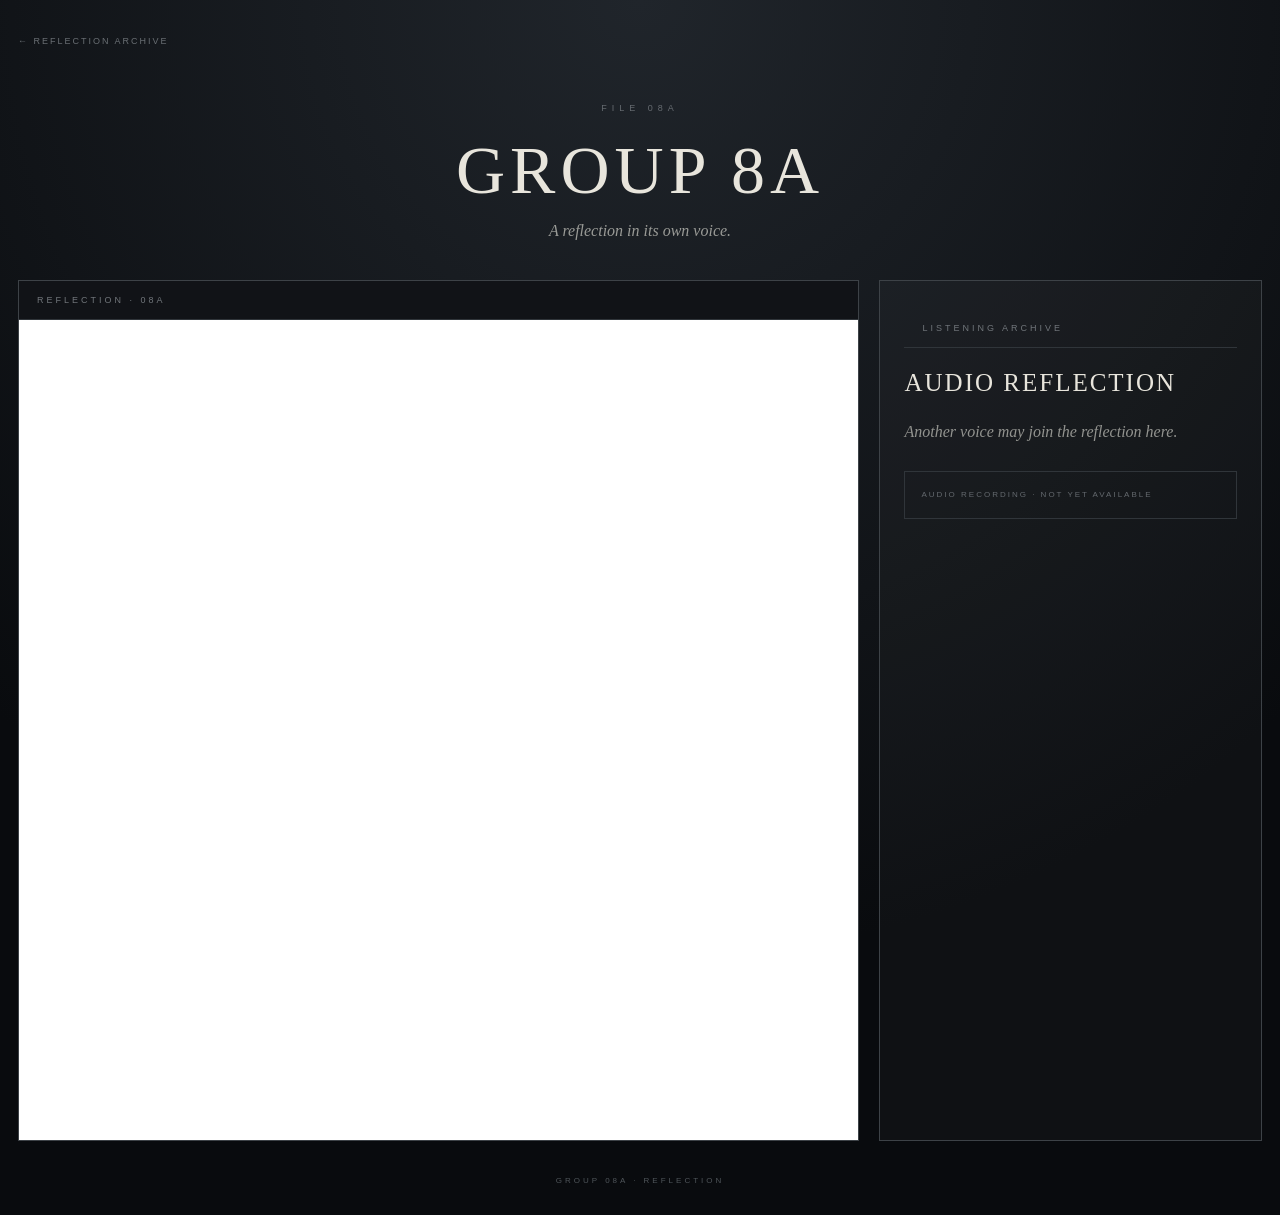
==== commit 4924ba44: "Update 8a.html" ====
--- a/8a.html
+++ b/8a.html
@@ -1,59 +1,202 @@
 <!DOCTYPE html>
 <html lang="en">
 <head>
-    <meta charset="UTF-8">
-    <meta name="viewport" content="width=device-width, initial-scale=1.0">
-
-    <title>Reflection 08A</title>
-
-    <link rel="stylesheet" href="site.css">
+
+<meta charset="UTF-8">
+<meta name="viewport" content="width=device-width, initial-scale=1.0">
+
+<title>Group 8A · Reflection</title>
+
+<style>
+*{
+    box-sizing:border-box;
+}
+
+body{
+    margin:0;
+    min-height:100vh;
+    background:
+        radial-gradient(circle at top,#20252b,#090b0e 70%);
+    color:#e8e5dc;
+    font-family:Georgia,serif;
+    padding:30px 18px;
+}
+
+.container{
+    max-width:1250px;
+    margin:auto;
+}
+
+.back{
+    color:#696e73;
+    text-decoration:none;
+    font-family:Arial,sans-serif;
+    font-size:9px;
+    letter-spacing:2px;
+}
+
+.header{
+    text-align:center;
+    padding:55px 0 40px;
+}
+
+.label{
+    font-family:Arial,sans-serif;
+    font-size:9px;
+    letter-spacing:5px;
+    color:#666b70;
+}
+
+h1{
+    margin:18px 0 12px;
+    font-size:clamp(40px,7vw,68px);
+    font-weight:normal;
+    letter-spacing:5px;
+}
+
+.subtitle{
+    color:#999a96;
+    font-style:italic;
+}
+
+.content{
+    display:grid;
+    grid-template-columns:minmax(0,1.65fr) minmax(280px,.75fr);
+    gap:20px;
+}
+
+.panel{
+    border:1px solid #3d4247;
+    background:#111317;
+    overflow:hidden;
+}
+
+.panel-label{
+    padding:14px 18px;
+    border-bottom:1px solid #30353a;
+    font-family:Arial,sans-serif;
+    font-size:9px;
+    letter-spacing:3px;
+    color:#70757a;
+}
+
+iframe{
+    display:block;
+    width:100%;
+    height:820px;
+    border:none;
+    background:white;
+}
+
+.audio{
+    padding:28px 24px;
+    background:rgba(255,255,255,.025);
+}
+
+.audio h2{
+    font-size:25px;
+    font-weight:normal;
+    letter-spacing:2px;
+}
+
+.audio p{
+    color:#92938f;
+    font-style:italic;
+    line-height:1.8;
+}
+
+.coming{
+    margin-top:25px;
+    padding:16px;
+    border:1px solid #30353a;
+    color:#64696e;
+    font-family:Arial,sans-serif;
+    font-size:8px;
+    letter-spacing:2px;
+    line-height:1.7;
+}
+
+.footer{
+    text-align:center;
+    margin-top:35px;
+    color:#4f555a;
+    font-family:Arial,sans-serif;
+    font-size:8px;
+    letter-spacing:3px;
+}
+
+@media(max-width:850px){
+
+    .content{
+        grid-template-columns:1fr;
+    }
+
+    iframe{
+        height:650px;
+    }
+}
+</style>
 </head>
 
 <body>
 
-<main class="page-wide">
-
-    <header class="reading-header">
-
-        <div>
-
-            <div class="eyebrow">
-                Reflection Archive · Group 08A
-            </div>
-
-            <h1>
-                Perspective A.
-            </h1>
-
-            <p>
-                The reflection in its direct form.
-            </p>
-
-        </div>
-
-    </header>
-
-
-    <iframe
-        class="pdf-frame"
-        src="Reflection%208a.pdf"
-        title="Reflection 08A">
-    </iframe>
-
-
-    <nav class="bottom-nav">
-
-        <a href="index.html">
-            ← Archive
-        </a>
-
-        <a href="8b.html">
-            Explore 08B →
-        </a>
-
-    </nav>
-
-</main>
+<div class="container">
+
+<a href="index.html" class="back">
+← REFLECTION ARCHIVE
+</a>
+
+<div class="header">
+
+<div class="label">
+FILE 08A
+</div>
+
+<h1>GROUP 8A</h1>
+
+<div class="subtitle">
+A reflection in its own voice.
+</div>
+
+</div>
+
+<div class="content">
+
+<div class="panel">
+
+<div class="panel-label">
+REFLECTION · 08A
+</div>
+
+<iframe src="Reflection%208a.pdf"></iframe>
+
+</div>
+
+<div class="panel audio">
+
+<div class="panel-label">
+LISTENING ARCHIVE
+</div>
+
+<h2>AUDIO REFLECTION</h2>
+
+<p>
+Another voice may join the reflection here.
+</p>
+
+<div class="coming">
+AUDIO RECORDING · NOT YET AVAILABLE
+</div>
+
+</div>
+
+</div>
+
+<div class="footer">
+GROUP 08A · REFLECTION
+</div>
+
+</div>
 
 </body>
 </html>
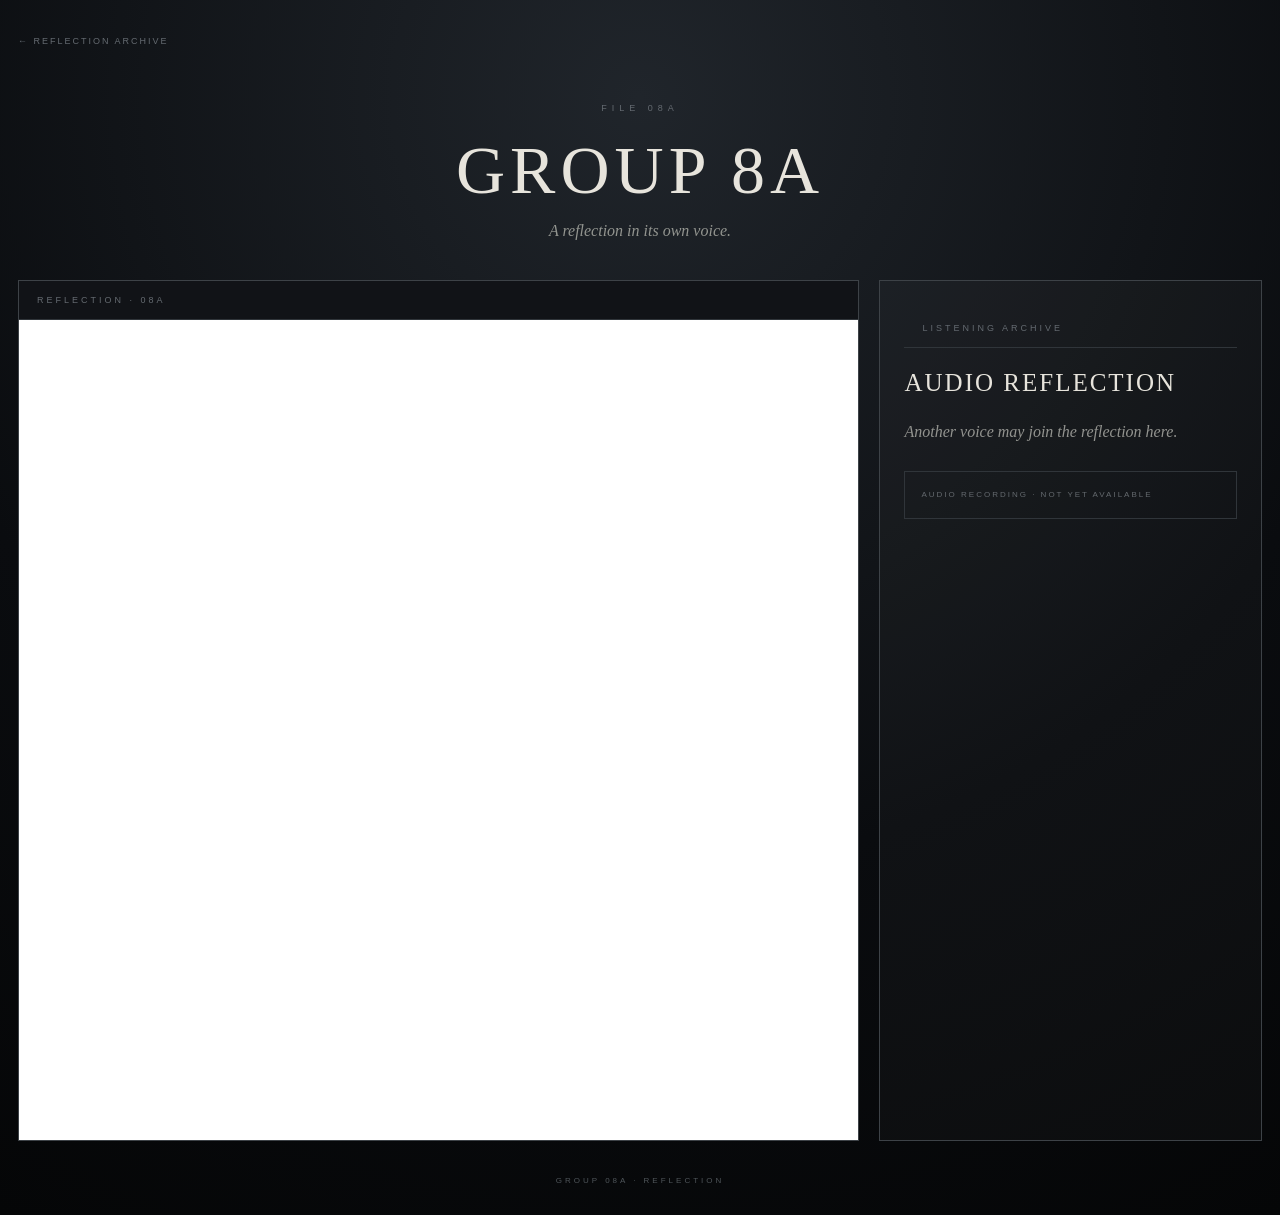
==== commit 7ba591c6: "Add files via upload" ====
--- a/8a.html
+++ b/8a.html
@@ -136,6 +136,7 @@
     }
 }
 </style>
+<link rel="stylesheet" href="shared-theme.css">
 </head>
 
 <body>
--- a/shared-theme.css
+++ b/shared-theme.css
@@ -0,0 +1,135 @@
+
+/* REFLECTION ARCHIVE — shared visual language, based on Index / Group A */
+:root{
+    --bg-top:#20252b;
+    --bg-mid:#0a0c0f;
+    --bg-bottom:#050607;
+    --text:#e7e4dc;
+    --muted:#92948f;
+    --muted-2:#646a70;
+    --border:#3d4247;
+    --border-soft:#30353a;
+    --panel:rgba(255,255,255,.025);
+}
+
+body{
+    background:
+        radial-gradient(circle at 50% 8%,var(--bg-top) 0%,var(--bg-mid) 60%,var(--bg-bottom) 100%) !important;
+    color:var(--text) !important;
+    font-family:Georgia,"Times New Roman",serif !important;
+}
+
+a{
+    -webkit-tap-highlight-color:transparent;
+}
+
+.topbar a,
+.back-links a,
+.bottom a,
+.back,
+.topbar span{
+    color:var(--muted-2) !important;
+    font-family:Arial,sans-serif !important;
+    font-size:9px !important;
+    letter-spacing:2px !important;
+}
+
+.topbar a:hover,
+.back-links a:hover,
+.bottom a:hover,
+.back:hover{
+    color:var(--text) !important;
+}
+
+.eyebrow,
+.label,
+.card-number,
+.card-label,
+.voice-label,
+.section-label,
+.panel-label{
+    color:var(--muted-2) !important;
+    font-family:Arial,sans-serif !important;
+}
+
+h1,h2{
+    font-family:Georgia,"Times New Roman",serif !important;
+    color:var(--text) !important;
+    font-weight:normal !important;
+}
+
+.subtitle,
+.intro,
+.description,
+.card p,
+.voice-description,
+.help-text,
+.voice p{
+    color:var(--muted) !important;
+}
+
+.card,
+.challenge-box,
+.panel,
+.pdf,
+.voice,
+.modal-card,
+.success-card,
+.help-box{
+    border-color:var(--border) !important;
+}
+
+button,
+.next a,
+.lock-button,
+.download{
+    border-color:#555a5f !important;
+    color:var(--text) !important;
+    background:rgba(255,255,255,.025) !important;
+    font-family:Arial,sans-serif !important;
+}
+
+button:hover,
+.next a:hover,
+.lock-button:hover,
+.download:hover{
+    border-color:#73787d !important;
+    background:rgba(255,255,255,.045) !important;
+}
+
+.card{
+    background:rgba(255,255,255,.025) !important;
+}
+
+.card:hover{
+    border-color:#73787d !important;
+    background:rgba(255,255,255,.045) !important;
+}
+
+input{
+    border-color:#3d4247 !important;
+    background:rgba(255,255,255,.025) !important;
+    color:var(--text) !important;
+    font-family:Georgia,"Times New Roman",serif !important;
+}
+
+input::placeholder{
+    color:#646a70 !important;
+}
+
+.overlay{
+    background:rgba(5,7,9,.78) !important;
+    backdrop-filter:blur(8px);
+}
+
+.modal-card,
+.success-card{
+    background:
+        radial-gradient(circle at 50% 0%,rgba(32,37,43,.96),rgba(10,12,15,.98) 68%) !important;
+}
+
+@media(max-width:700px){
+    .topbar{
+        gap:18px;
+    }
+}
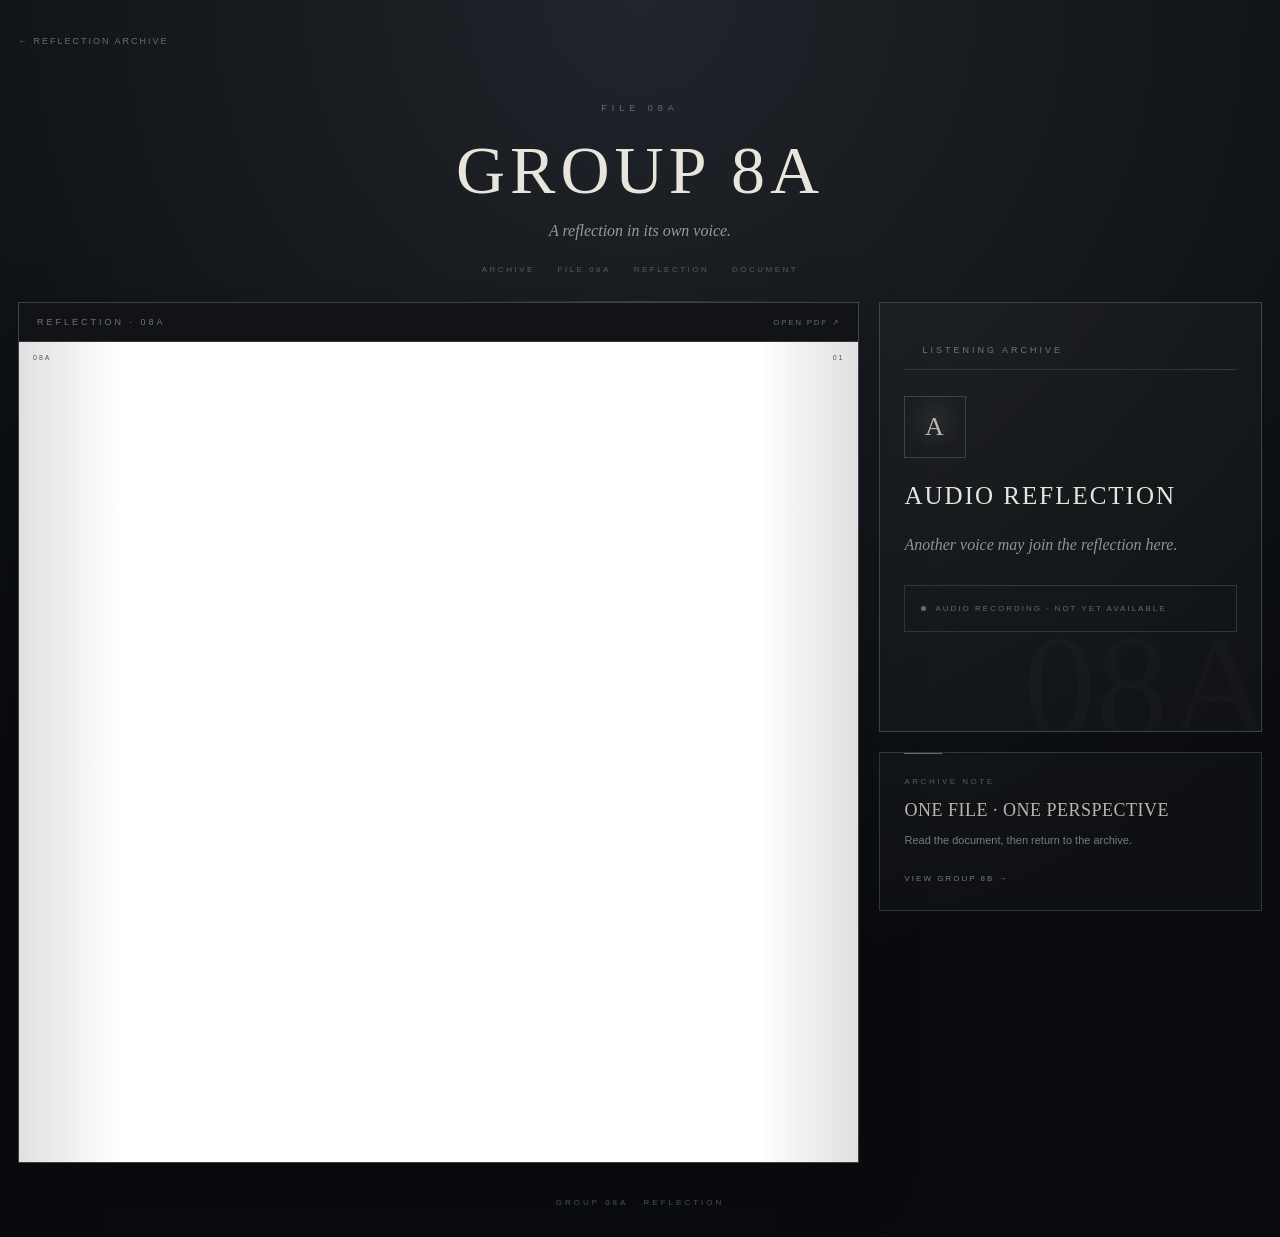
==== commit 0de1f4e0: "Add files via upload" ====
--- a/8a.html
+++ b/8a.html
@@ -125,6 +125,182 @@
     letter-spacing:3px;
 }
 
+
+/* =========================================================
+   FINAL GROUP 8A POLISH — ARCHIVE / DOCUMENT LANGUAGE
+========================================================= */
+.header{
+    position:relative;
+    padding-bottom:28px;
+}
+.header::after{
+    content:"";
+    position:absolute;
+    left:50%;
+    bottom:0;
+    width:min(360px,60%);
+    height:1px;
+    transform:translateX(-50%);
+    background:linear-gradient(90deg,transparent,#3d4247,transparent);
+}
+.file-meta{
+    margin-top:25px;
+    display:flex;
+    align-items:center;
+    justify-content:center;
+    gap:9px;
+    color:#555b60;
+    font-family:Arial,sans-serif;
+    font-size:8px;
+    letter-spacing:2.5px;
+}
+.file-meta b{font-weight:normal;color:#353a3f}
+.content{
+    align-items:start;
+}
+.document-panel{
+    position:relative;
+    box-shadow:0 22px 60px rgba(0,0,0,.22);
+}
+.panel-label{
+    display:flex;
+    align-items:center;
+    justify-content:space-between;
+    gap:18px;
+}
+.panel-label a{
+    color:#646b71;
+    text-decoration:none;
+    font-family:Arial,sans-serif;
+    font-size:8px;
+    letter-spacing:1.7px;
+    transition:color .2s ease;
+}
+.panel-label a:hover{color:#d4d8db}
+.document-stage{
+    position:relative;
+    background:#0b0d10;
+    padding:0;
+}
+.document-stage::before{
+    content:"";
+    position:absolute;
+    inset:0;
+    pointer-events:none;
+    background:linear-gradient(90deg,rgba(0,0,0,.12),transparent 12%,transparent 88%,rgba(0,0,0,.12));
+    z-index:2;
+}
+.document-corner{
+    position:absolute;
+    z-index:4;
+    color:#4e555b;
+    font-family:Arial,sans-serif;
+    font-size:7px;
+    letter-spacing:2px;
+    pointer-events:none;
+}
+.document-corner.top-left{left:14px;top:12px}
+.document-corner.top-right{right:14px;top:12px}
+.side-stack{
+    display:grid;
+    gap:20px;
+}
+.audio{
+    min-height:430px;
+    position:relative;
+    overflow:hidden;
+}
+.audio::after{
+    content:"08A";
+    position:absolute;
+    right:-12px;
+    bottom:-28px;
+    color:rgba(255,255,255,.018);
+    font-family:Georgia,serif;
+    font-size:145px;
+    line-height:1;
+    pointer-events:none;
+}
+.archive-mark{
+    width:62px;
+    height:62px;
+    margin:26px 0 24px;
+    display:grid;
+    place-items:center;
+    border:1px solid #3d4247;
+    color:#b8b8b0;
+    font-family:Georgia,serif;
+    font-size:26px;
+    letter-spacing:2px;
+    background:radial-gradient(circle at 50% 40%,rgba(255,255,255,.06),transparent 65%);
+}
+.audio h2{
+    margin-top:0;
+}
+.coming{
+    display:flex;
+    align-items:center;
+    gap:9px;
+}
+.status-dot{
+    width:5px;
+    height:5px;
+    border-radius:50%;
+    background:#646a70;
+    box-shadow:0 0 8px rgba(190,195,200,.15);
+    flex:0 0 auto;
+}
+.archive-note{
+    position:relative;
+    padding:24px 24px 25px;
+    border:1px solid #30353a;
+    background:rgba(255,255,255,.018);
+    overflow:hidden;
+}
+.archive-note::before{
+    content:"";
+    position:absolute;
+    top:0;
+    left:24px;
+    width:38px;
+    height:1px;
+    background:#62686d;
+}
+.note-label{
+    margin-bottom:14px;
+    color:#555b60;
+    font-family:Arial,sans-serif;
+    font-size:8px;
+    letter-spacing:2.5px;
+}
+.archive-note strong{
+    display:block;
+    color:#b7b6af;
+    font-family:Georgia,serif;
+    font-size:18px;
+    font-weight:normal;
+    letter-spacing:.5px;
+}
+.archive-note p{
+    margin:10px 0 17px;
+    color:#777c80;
+    font-family:Arial,sans-serif;
+    font-size:11px;
+    line-height:1.7;
+}
+.archive-note a{
+    color:#777e84;
+    text-decoration:none;
+    font-family:Arial,sans-serif;
+    font-size:8px;
+    letter-spacing:2px;
+}
+.archive-note a:hover{color:#d8d8d2}
+@media(max-width:850px){
+    .side-stack{grid-template-columns:1fr 1fr;align-items:stretch}
+    .audio{min-height:300px}
+}
+
 @media(max-width:850px){
 
     .content{
@@ -134,9 +310,12 @@
     iframe{
         height:650px;
     }
+
+    .side-stack{
+        grid-template-columns:1fr;
+    }
 }
 </style>
-<link rel="stylesheet" href="shared-theme.css">
 </head>
 
 <body>
@@ -159,19 +338,30 @@
 A reflection in its own voice.
 </div>
 
+<div class="file-meta" aria-label="Archive metadata">
+    <span>ARCHIVE</span><b>·</b><span>FILE 08A</span><b>·</b><span>REFLECTION</span><b>·</b><span>DOCUMENT</span>
+</div>
+
 </div>
 
 <div class="content">
 
-<div class="panel">
+<div class="panel document-panel">
 
 <div class="panel-label">
-REFLECTION · 08A
-</div>
-
-<iframe src="Reflection%208a.pdf"></iframe>
-
-</div>
+<span>REFLECTION · 08A</span>
+<a href="Reflection%208a.pdf" target="_blank" rel="noopener">OPEN PDF ↗</a>
+</div>
+
+<div class="document-stage">
+    <div class="document-corner top-left">08A</div>
+    <div class="document-corner top-right">01</div>
+    <iframe src="Reflection%208a.pdf" title="Reflection 8A PDF"></iframe>
+</div>
+
+</div>
+
+<div class="side-stack">
 
 <div class="panel audio">
 
@@ -179,6 +369,7 @@
 LISTENING ARCHIVE
 </div>
 
+<div class="archive-mark" aria-hidden="true">A</div>
 <h2>AUDIO REFLECTION</h2>
 
 <p>
@@ -186,7 +377,17 @@
 </p>
 
 <div class="coming">
+<span class="status-dot"></span>
 AUDIO RECORDING · NOT YET AVAILABLE
+</div>
+
+</div>
+
+<div class="archive-note">
+    <div class="note-label">ARCHIVE NOTE</div>
+    <strong>ONE FILE · ONE PERSPECTIVE</strong>
+    <p>Read the document, then return to the archive.</p>
+    <a href="8b.html">VIEW GROUP 8B →</a>
 </div>
 
 </div>
